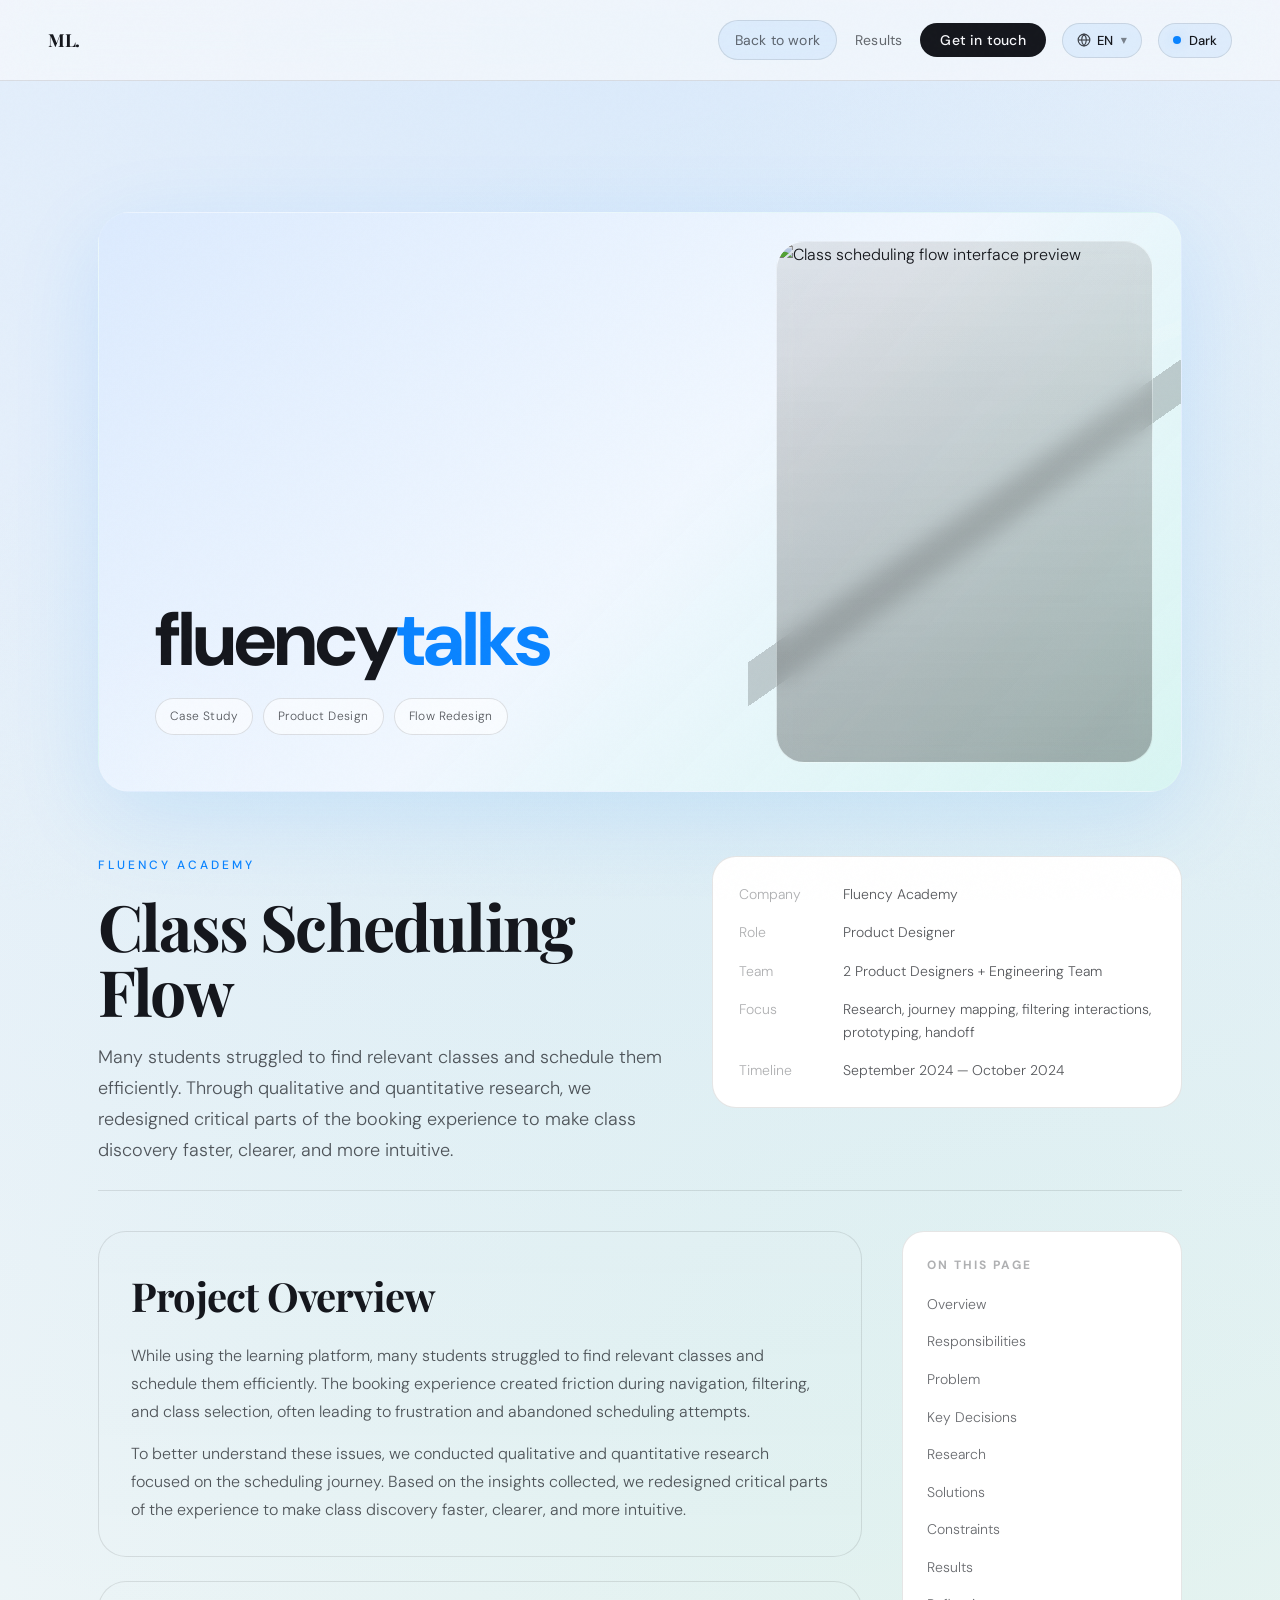
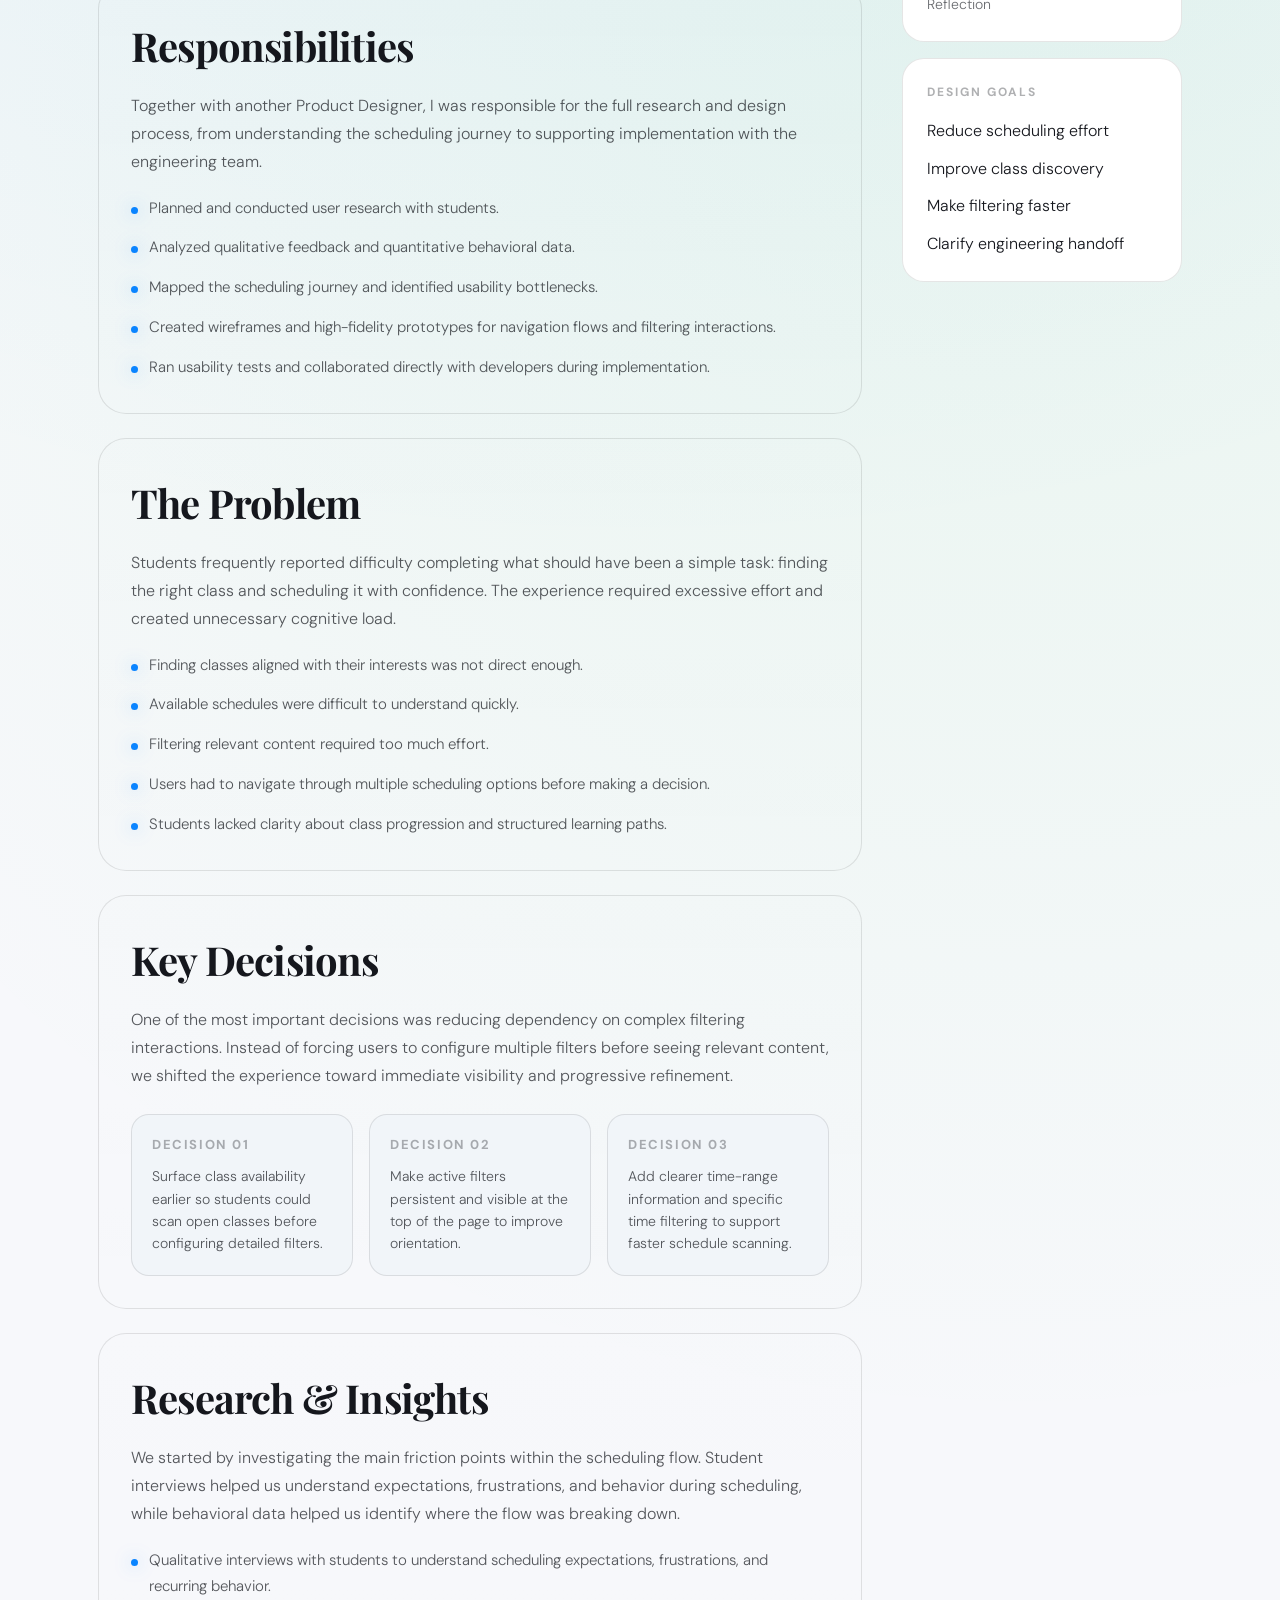
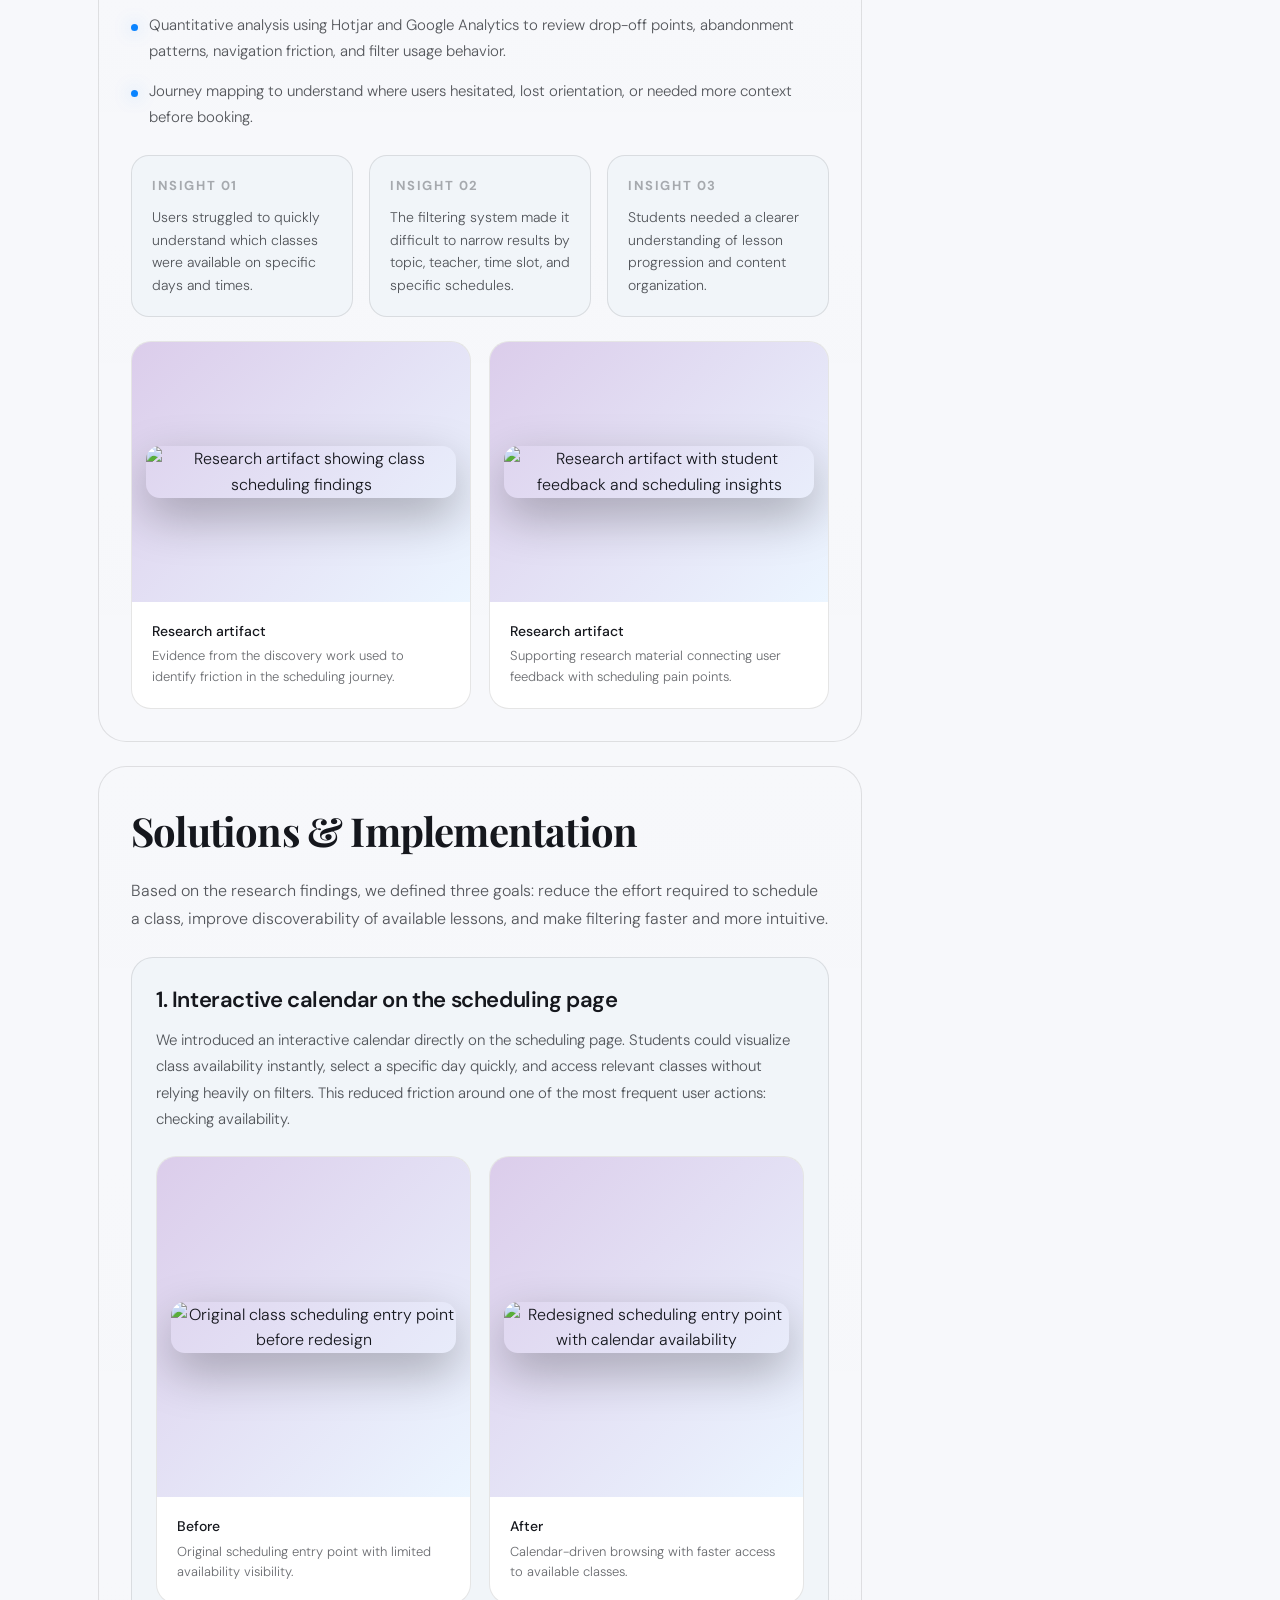
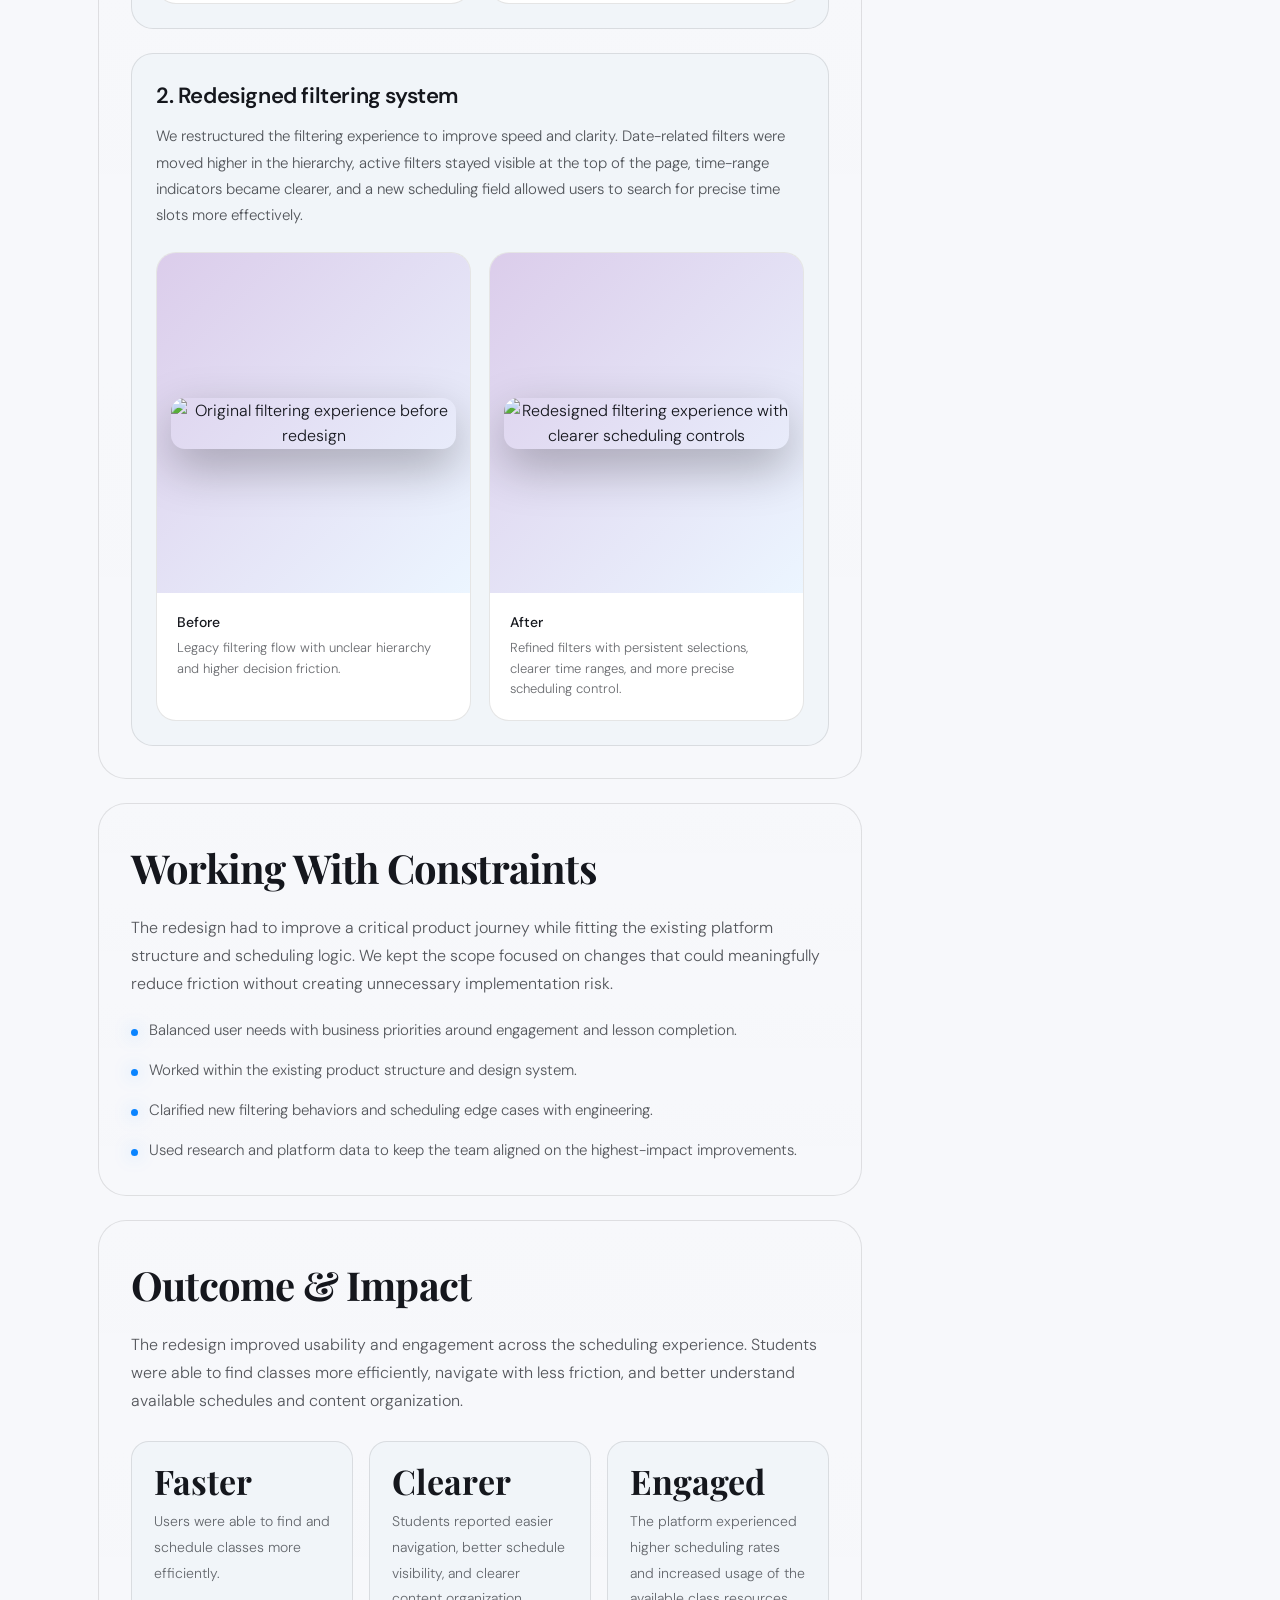
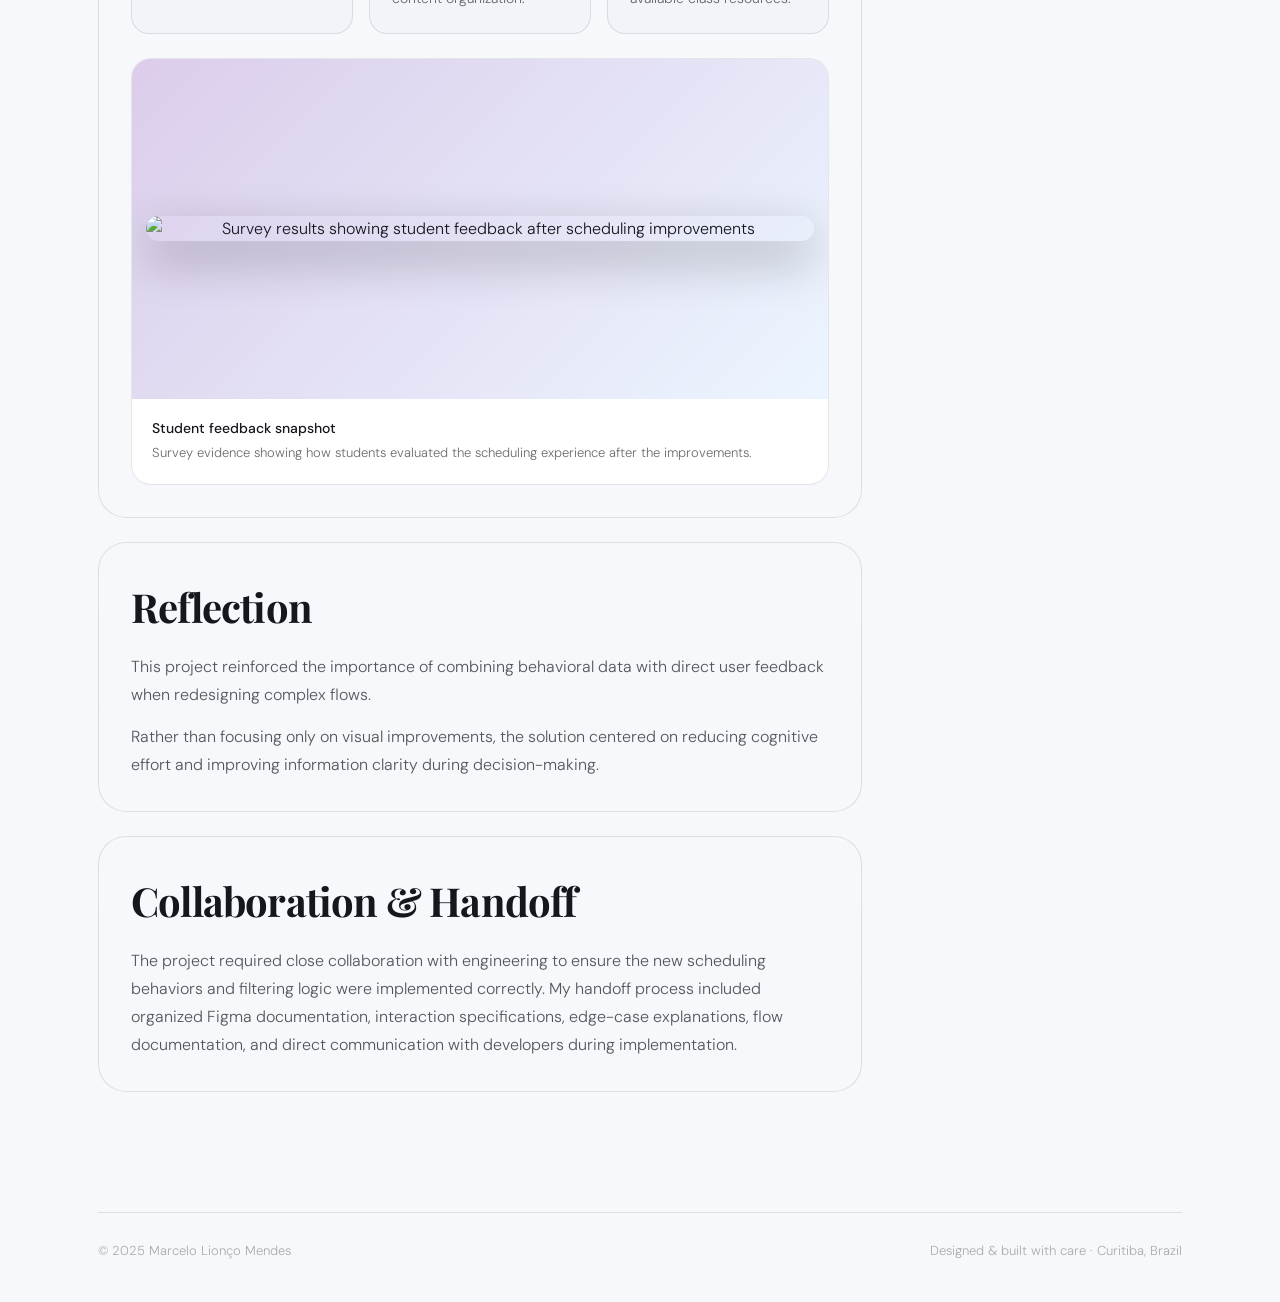
==== lesson-scheduling-flow.html @ 56eb4362 "Add files via upload" ====
<!DOCTYPE html>
<html lang="en">
<head>
  <meta charset="UTF-8" />
  <meta name="viewport" content="width=device-width, initial-scale=1.0" />
  <title>Class Scheduling Flow — Marcelo Lionço Mendes</title>
  <link rel="preconnect" href="https://fonts.googleapis.com" />
  <link rel="preconnect" href="https://fonts.gstatic.com" crossorigin />
  <link
    href="https://fonts.googleapis.com/css2?family=Playfair+Display:ital,wght@0,400;0,700;1,400&family=DM+Sans:ital,opsz,wght@0,9..40,300;0,9..40,400;0,9..40,500;1,9..40,300&display=swap"
    rel="stylesheet"
  />
  <style>
    :root {
      --black: #000000;
      --near-black: #0a0a0a;
      --card-bg: #111111;
      --card-bg-soft: #151515;
      --border: rgba(255,255,255,0.08);
      --white: #ffffff;
      --white-70: rgba(255,255,255,0.72);
      --white-60: rgba(255,255,255,0.6);
      --white-30: rgba(255,255,255,0.3);
      --white-10: rgba(255,255,255,0.07);
      --accent: #0a84ff;
      --accent-glow: rgba(10,132,255,0.22);
      --green: #30d158;
      --purple: #5d1aa3;
      --purple-deep: #240547;
      --nav-bg: rgba(0,0,0,0.72);
      --nav-border-active: rgba(255,255,255,0.12);
      --surface-shadow: rgba(0,0,0,0.62);
      --serif: "Playfair Display", Georgia, serif;
      --sans: "DM Sans", system-ui, sans-serif;
      --max-width: 1180px;
    }

    body[data-theme="light"] {
      --black: #f7f8fb;
      --near-black: #ffffff;
      --card-bg: #ffffff;
      --card-bg-soft: #f1f5f9;
      --border: rgba(2,2,3,0.1);
      --white: #15171d;
      --white-70: rgba(21,23,29,0.72);
      --white-60: rgba(21,23,29,0.64);
      --white-30: rgba(21,23,29,0.34);
      --white-10: rgba(10,132,255,0.08);
      --accent-glow: rgba(10,132,255,0.16);
      --green: #198f3f;
      --purple: #0a84ff;
      --purple-deep: #dbeafe;
      --nav-bg: rgba(247,248,251,0.78);
      --nav-border-active: rgba(10,132,255,0.24);
      --surface-shadow: rgba(21,23,29,0.16);
    }

    *, *::before, *::after {
      box-sizing: border-box;
      margin: 0;
      padding: 0;
    }

    html {
      scroll-behavior: smooth;
    }

    body {
      background:
        radial-gradient(circle at top, rgba(93,26,163,0.18), transparent 28%),
        radial-gradient(circle at 80% 20%, rgba(10,132,255,0.12), transparent 24%),
        var(--black);
      color: var(--white);
      font-family: var(--sans);
      font-weight: 300;
      line-height: 1.6;
      overflow-x: hidden;
      -webkit-font-smoothing: antialiased;
    }

    body[data-theme="light"] {
      background:
        radial-gradient(circle at top, rgba(10,132,255,0.12), transparent 28%),
        radial-gradient(circle at 80% 20%, rgba(48,209,88,0.08), transparent 24%),
        var(--black);
    }

    body::before {
      content: "";
      position: fixed;
      inset: 0;
      background-image: url("data:image/svg+xml,%3Csvg viewBox='0 0 256 256' xmlns='http://www.w3.org/2000/svg'%3E%3Cfilter id='noise'%3E%3CfeTurbulence type='fractalNoise' baseFrequency='0.9' numOctaves='4' stitchTiles='stitch'/%3E%3C/filter%3E%3Crect width='100%25' height='100%25' filter='url(%23noise)' opacity='0.04'/%3E%3C/svg%3E");
      pointer-events: none;
      z-index: 9999;
      opacity: 0.32;
    }

    a {
      color: inherit;
    }

    nav {
      position: fixed;
      top: 0;
      left: 0;
      right: 0;
      z-index: 100;
      display: flex;
      justify-content: space-between;
      align-items: center;
      padding: 20px 48px;
      backdrop-filter: blur(20px) saturate(180%);
      -webkit-backdrop-filter: blur(20px) saturate(180%);
      background: var(--nav-bg);
      border-bottom: 1px solid var(--border);
      transition: all 0.3s ease;
    }

    .nav-logo {
      font-family: var(--serif);
      font-size: 18px;
      font-weight: 700;
      letter-spacing: -0.3px;
      color: var(--white);
      text-decoration: none;
    }

    .nav-links {
      display: flex;
      gap: 18px;
      align-items: center;
      list-style: none;
    }

    .nav-actions {
      display: flex;
      align-items: center;
      gap: 16px;
    }

    .nav-links a {
      color: var(--white-60);
      text-decoration: none;
      font-size: 14px;
      font-weight: 400;
      letter-spacing: 0.2px;
      transition: color 0.2s, border-color 0.2s, background 0.2s;
    }

    .nav-links a:hover {
      color: var(--white);
    }

    .nav-back {
      display: inline-flex;
      align-items: center;
      gap: 8px;
      padding: 8px 16px;
      border-radius: 980px;
      border: 1px solid var(--border);
      background: var(--white-10);
    }

    .nav-cta {
      background: var(--white);
      color: var(--black) !important;
      padding: 8px 20px;
      border-radius: 980px;
      font-weight: 500 !important;
    }

    .theme-toggle {
      appearance: none;
      border: 1px solid var(--border);
      border-radius: 980px;
      background: var(--white-10);
      color: var(--white);
      cursor: pointer;
      display: inline-flex;
      align-items: center;
      gap: 8px;
      font-family: var(--sans);
      font-size: 13px;
      font-weight: 500;
      padding: 8px 14px;
      transition: background 0.2s, border-color 0.2s, transform 0.2s;
    }

    .theme-toggle:hover,
    .theme-toggle:focus-visible {
      border-color: rgba(10,132,255,0.34);
      background: rgba(10,132,255,0.12);
      outline: none;
      transform: translateY(-1px);
    }

    .theme-toggle-icon {
      width: 8px;
      height: 8px;
      border-radius: 50%;
      background: var(--accent);
      box-shadow: 0 0 12px var(--accent-glow);
    }

    .page {
      max-width: var(--max-width);
      margin: 0 auto;
      padding: 0 48px 120px;
    }

    .hero {
      min-height: 88vh;
      display: grid;
      align-items: end;
      padding-top: 112px;
      position: relative;
    }

    .hero-shell {
      position: relative;
      overflow: hidden;
      border-radius: 32px;
      border: 1px solid rgba(255,255,255,0.1);
      background:
        linear-gradient(135deg, rgba(44,7,94,0.95) 0%, rgba(79,22,153,0.96) 52%, rgba(22,184,166,0.92) 100%);
      min-height: 580px;
      display: grid;
      grid-template-columns: 1.2fr 0.8fr;
    }

    body[data-theme="light"] .hero-shell {
      background:
        linear-gradient(135deg, rgba(219,234,254,0.98) 0%, rgba(240,247,255,0.98) 52%, rgba(215,245,241,0.94) 100%);
      box-shadow: 0 24px 90px rgba(10,132,255,0.12);
    }

    body[data-theme="light"] .project-mark span {
      color: var(--accent);
    }

    body[data-theme="light"] .hero-pill {
      border-color: rgba(21,23,29,0.12);
      background: rgba(255,255,255,0.58);
      color: rgba(21,23,29,0.72);
    }

    .hero-shell::before {
      content: "";
      position: absolute;
      inset: auto auto -120px -80px;
      width: 300px;
      height: 300px;
      background: radial-gradient(circle, rgba(255,255,255,0.09) 0%, transparent 70%);
      pointer-events: none;
    }

    .hero-copy {
      padding: 56px;
      display: flex;
      flex-direction: column;
      justify-content: flex-end;
      gap: 22px;
      position: relative;
      z-index: 2;
    }

    .project-mark {
      font-size: clamp(42px, 6vw, 76px);
      font-weight: 700;
      letter-spacing: -2px;
      line-height: 0.95;
    }

    .project-mark span {
      color: #a68bff;
    }

    .hero-meta {
      display: flex;
      flex-wrap: wrap;
      gap: 10px;
    }

    .hero-pill {
      display: inline-flex;
      align-items: center;
      gap: 8px;
      border-radius: 980px;
      border: 1px solid rgba(255,255,255,0.12);
      background: rgba(0,0,0,0.18);
      padding: 8px 14px;
      font-size: 12px;
      color: rgba(255,255,255,0.78);
      letter-spacing: 0.4px;
    }

    .hero-right {
      position: relative;
      min-height: 100%;
      padding: 28px;
      display: flex;
      align-items: stretch;
      justify-content: flex-end;
    }

    .hero-cutout {
      position: absolute;
      inset: 0;
      background:
        linear-gradient(160deg, transparent 0 36%, rgba(255,255,255,0.08) 36% 38%, transparent 38%),
        linear-gradient(325deg, transparent 0 44%, rgba(0,0,0,0.18) 44% 49%, transparent 49%);
      pointer-events: none;
    }

    .hero-image-card {
      width: min(420px, 100%);
      height: 100%;
      border-radius: 28px;
      border: 1px solid rgba(255,255,255,0.12);
      background:
        linear-gradient(180deg, rgba(255,255,255,0.12), rgba(255,255,255,0.05)),
        linear-gradient(130deg, rgba(255,255,255,0.1), rgba(0,0,0,0.08));
      min-height: 420px;
      backdrop-filter: blur(10px);
      overflow: hidden;
      position: relative;
    }

    .hero-image-card img {
      width: 100%;
      height: 100%;
      min-height: 420px;
      object-fit: cover;
      object-position: center top;
      display: block;
    }

    .hero-image-card::after {
      content: "";
      position: absolute;
      inset: 0;
      background: linear-gradient(180deg, rgba(0,0,0,0.08), rgba(0,0,0,0.24));
      pointer-events: none;
    }

    .image-expand {
      appearance: none;
      border: 0;
      padding: 0;
      margin: 0;
      width: 100%;
      background: transparent;
      color: inherit;
      cursor: zoom-in;
      display: block;
      font: inherit;
      position: relative;
    }

    .image-expand::after {
      content: "Open larger";
      position: absolute;
      right: 14px;
      bottom: 14px;
      z-index: 3;
      border-radius: 980px;
      border: 1px solid rgba(255,255,255,0.14);
      background: rgba(0,0,0,0.62);
      color: rgba(255,255,255,0.82);
      padding: 7px 12px;
      font-size: 11px;
      font-weight: 500;
      letter-spacing: 0.6px;
      text-transform: uppercase;
      opacity: 0;
      transform: translateY(4px);
      transition: opacity 0.2s, transform 0.2s;
      pointer-events: none;
    }

    .image-expand:hover::after,
    .image-expand:focus-visible::after {
      opacity: 1;
      transform: translateY(0);
    }

    .image-expand:focus-visible {
      outline: 2px solid var(--accent);
      outline-offset: 4px;
      border-radius: 18px;
    }

    .content-head {
      display: grid;
      grid-template-columns: minmax(0, 1.1fr) minmax(280px, 0.9fr);
      gap: 40px;
      padding: 64px 0 24px;
      border-bottom: 1px solid var(--border);
    }

    .eyebrow {
      font-size: 12px;
      font-weight: 500;
      letter-spacing: 3px;
      text-transform: uppercase;
      color: var(--accent);
      margin-bottom: 18px;
    }

    .content-head h1 {
      font-family: var(--serif);
      font-size: clamp(40px, 5vw, 68px);
      font-weight: 700;
      line-height: 1.02;
      letter-spacing: -1.8px;
      margin-bottom: 18px;
    }

    .lede {
      max-width: 720px;
      font-size: 18px;
      color: var(--white-70);
      line-height: 1.72;
    }

    .meta-card {
      display: grid;
      gap: 16px;
      align-self: start;
      border-radius: 24px;
      border: 1px solid var(--border);
      background: var(--card-bg);
      padding: 26px;
    }

    .meta-row {
      display: grid;
      grid-template-columns: 90px 1fr;
      gap: 14px;
      font-size: 14px;
    }

    .meta-row dt {
      color: var(--white-30);
    }

    .meta-row dd {
      color: var(--white-70);
    }

    .content-grid {
      display: grid;
      grid-template-columns: minmax(0, 1fr) 280px;
      gap: 40px;
      padding-top: 40px;
    }

    .article {
      display: grid;
      gap: 24px;
    }

    .story-section {
      border-radius: 28px;
      border: 1px solid var(--border);
      background: linear-gradient(180deg, rgba(255,255,255,0.03), rgba(255,255,255,0.015));
      padding: 32px;
    }

    .story-section h2 {
      font-family: var(--serif);
      font-size: clamp(28px, 3.6vw, 40px);
      font-weight: 700;
      letter-spacing: -0.8px;
      margin-bottom: 14px;
    }

    .story-section p {
      color: var(--white-70);
      font-size: 16px;
      line-height: 1.75;
    }

    .story-section + .story-section {
      margin-top: 0;
    }

    .bullet-list {
      list-style: none;
      display: grid;
      gap: 14px;
      margin-top: 20px;
    }

    .bullet-list li {
      position: relative;
      padding-left: 18px;
      color: var(--white-70);
      font-size: 15px;
      line-height: 1.72;
    }

    .bullet-list li::before {
      content: "";
      position: absolute;
      left: 0;
      top: 11px;
      width: 7px;
      height: 7px;
      border-radius: 50%;
      background: var(--accent);
      box-shadow: 0 0 18px rgba(10,132,255,0.4);
    }

    .insight-strip {
      display: grid;
      grid-template-columns: repeat(3, 1fr);
      gap: 16px;
      margin-top: 24px;
    }

    .insight-card {
      border-radius: 18px;
      border: 1px solid var(--border);
      background: var(--card-bg-soft);
      padding: 20px;
    }

    .insight-card h3 {
      font-size: 13px;
      letter-spacing: 1.6px;
      text-transform: uppercase;
      color: var(--white-30);
      margin-bottom: 10px;
    }

    .insight-card p {
      font-size: 14px;
      color: var(--white-70);
      line-height: 1.6;
    }

    .image-grid {
      display: grid;
      grid-template-columns: repeat(2, 1fr);
      gap: 18px;
      margin-top: 24px;
    }

    .image-grid.single {
      grid-template-columns: 1fr;
    }

    .figure-card {
      border-radius: 20px;
      overflow: hidden;
      border: 1px solid var(--border);
      background: var(--card-bg);
    }

    .figure-media {
      min-height: 260px;
      padding: 14px;
      display: flex;
      align-items: center;
      justify-content: center;
      background:
        linear-gradient(135deg, rgba(93,26,163,0.22), rgba(10,132,255,0.08)),
        linear-gradient(180deg, rgba(255,255,255,0.03), rgba(255,255,255,0.01));
    }

    .figure-media.tall {
      min-height: 340px;
    }

    .figure-media img {
      width: 100%;
      height: auto;
      max-height: 720px;
      object-fit: contain;
      display: block;
      border-radius: 14px;
      box-shadow: 0 18px 48px rgba(0,0,0,0.28);
    }

    .figure-media.tall img {
      max-height: 620px;
    }

    .image-grid.single .figure-media img {
      max-height: 920px;
    }

    .figure-caption {
      padding: 18px 20px 20px;
      display: grid;
      gap: 4px;
    }

    .figure-caption strong {
      font-size: 14px;
      font-weight: 500;
      color: var(--white);
    }

    .figure-caption span {
      font-size: 13px;
      color: var(--white-60);
    }

    .image-viewer {
      --viewer-text: #ffffff;
      --viewer-text-muted: rgba(255,255,255,0.76);
      --viewer-text-subtle: rgba(255,255,255,0.52);
      --viewer-glass: linear-gradient(135deg, rgba(255,255,255,0.22), rgba(255,255,255,0.08));
      --viewer-glass-strong: linear-gradient(135deg, rgba(255,255,255,0.3), rgba(255,255,255,0.12));
      --viewer-glass-border: rgba(255,255,255,0.32);
      --viewer-glass-shadow: 0 16px 44px rgba(0,0,0,0.36), inset 0 1px 0 rgba(255,255,255,0.34), inset 0 -1px 0 rgba(255,255,255,0.08);
      position: fixed;
      inset: 0;
      z-index: 1000;
      display: none;
      align-items: center;
      justify-content: center;
      padding: 28px;
      background:
        radial-gradient(circle at 24% 18%, rgba(10,132,255,0.18), transparent 34%),
        rgba(2,3,8,0.82);
      backdrop-filter: blur(22px) saturate(160%);
      -webkit-backdrop-filter: blur(22px) saturate(160%);
      color: var(--viewer-text);
    }

    .image-viewer.is-open {
      display: flex;
    }

    .image-viewer-panel {
      width: min(1280px, 100%);
      max-height: calc(100vh - 56px);
      display: grid;
      gap: 14px;
    }

    .image-viewer-stage {
      align-items: center;
      display: grid;
      gap: 16px;
      grid-template-columns: 48px minmax(0, 1fr) 48px;
    }

    .image-viewer-frame {
      border-radius: 22px;
      border: 1px solid rgba(255,255,255,0.2);
      background: rgba(0,0,0,0.64);
      max-height: calc(100vh - 150px);
      overflow: auto;
      box-shadow: 0 28px 96px rgba(0,0,0,0.58), inset 0 1px 0 rgba(255,255,255,0.08);
      position: relative;
    }

    .image-viewer img {
      width: auto;
      max-width: 100%;
      max-height: calc(100vh - 150px);
      margin: 0 auto;
      cursor: zoom-in;
      display: block;
      user-select: none;
      -webkit-user-drag: none;
    }

    .image-viewer-frame.is-zoomed img {
      max-width: none;
      max-height: none;
      cursor: grab;
      touch-action: none;
    }

    .image-viewer-frame.is-zoomed.is-dragging img {
      cursor: grabbing;
    }

    .image-viewer-meta {
      display: flex;
      justify-content: space-between;
      gap: 16px;
      align-items: center;
    }

    .image-viewer-caption {
      color: var(--viewer-text-muted);
      font-size: 14px;
      line-height: 1.5;
    }

    .image-viewer-count {
      display: block;
      color: var(--viewer-text-subtle);
      font-size: 12px;
      font-weight: 500;
      letter-spacing: 0.5px;
      margin-top: 4px;
      text-transform: uppercase;
    }

    .image-viewer-actions {
      align-items: center;
      display: flex;
      flex: 0 0 auto;
      gap: 12px;
    }

    .image-viewer-zoom {
      align-items: center;
      border: 1px solid var(--viewer-glass-border);
      border-radius: 980px;
      background: var(--viewer-glass);
      backdrop-filter: blur(18px) saturate(180%);
      -webkit-backdrop-filter: blur(18px) saturate(180%);
      box-shadow: var(--viewer-glass-shadow);
      color: var(--viewer-text);
      display: flex;
      gap: 10px;
      padding: 8px 12px;
    }

    .image-viewer-zoom-label {
      color: var(--viewer-text);
      font-size: 12px;
      font-weight: 500;
      white-space: nowrap;
    }

    .image-viewer-zoom-button {
      appearance: none;
      align-items: center;
      background: rgba(255,255,255,0.2);
      border: 1px solid rgba(255,255,255,0.34);
      border-radius: 50%;
      color: var(--viewer-text);
      cursor: pointer;
      display: inline-flex;
      font: inherit;
      font-size: 16px;
      height: 28px;
      justify-content: center;
      line-height: 1;
      padding: 0;
      text-shadow: 0 1px 1px rgba(0,0,0,0.32);
      transition: background 0.2s, border-color 0.2s, box-shadow 0.2s, transform 0.2s;
      width: 28px;
    }

    .image-viewer-zoom-button:hover,
    .image-viewer-zoom-button:focus-visible {
      background: linear-gradient(135deg, rgba(10,132,255,0.96), rgba(90,170,255,0.78));
      border-color: rgba(255,255,255,0.62);
      box-shadow: 0 8px 24px rgba(10,132,255,0.32), inset 0 1px 0 rgba(255,255,255,0.36);
      outline: none;
    }

    .image-viewer-zoom-button:active {
      transform: scale(0.95);
    }

    .image-viewer-zoom input {
      appearance: none;
      background: transparent;
      accent-color: var(--accent);
      cursor: pointer;
      width: 132px;
    }

    .image-viewer-zoom input:focus-visible {
      outline: 2px solid rgba(132,197,255,0.9);
      outline-offset: 4px;
      border-radius: 999px;
    }

    .image-viewer-zoom input::-webkit-slider-runnable-track {
      height: 6px;
      border-radius: 999px;
      background: rgba(255,255,255,0.36);
      box-shadow: inset 0 1px 2px rgba(0,0,0,0.26);
    }

    .image-viewer-zoom input::-webkit-slider-thumb {
      appearance: none;
      width: 18px;
      height: 18px;
      margin-top: -6px;
      border-radius: 50%;
      border: 1px solid rgba(255,255,255,0.72);
      background: linear-gradient(135deg, #ffffff, rgba(210,232,255,0.92));
      box-shadow: 0 6px 18px rgba(0,0,0,0.34), inset 0 1px 0 rgba(255,255,255,0.95);
    }

    .image-viewer-zoom input::-moz-range-track {
      height: 6px;
      border-radius: 999px;
      background: rgba(255,255,255,0.36);
      box-shadow: inset 0 1px 2px rgba(0,0,0,0.26);
    }

    .image-viewer-zoom input::-moz-range-thumb {
      width: 18px;
      height: 18px;
      border-radius: 50%;
      border: 1px solid rgba(255,255,255,0.72);
      background: linear-gradient(135deg, #ffffff, rgba(210,232,255,0.92));
      box-shadow: 0 6px 18px rgba(0,0,0,0.34), inset 0 1px 0 rgba(255,255,255,0.95);
    }

    .image-viewer-nav {
      appearance: none;
      border: 1px solid var(--viewer-glass-border);
      border-radius: 50%;
      background: var(--viewer-glass);
      backdrop-filter: blur(18px) saturate(180%);
      -webkit-backdrop-filter: blur(18px) saturate(180%);
      box-shadow: var(--viewer-glass-shadow);
      color: var(--viewer-text);
      cursor: pointer;
      display: grid;
      place-items: center;
      font: inherit;
      font-size: 24px;
      height: 48px;
      line-height: 1;
      text-shadow: 0 1px 1px rgba(0,0,0,0.34);
      transition: background 0.2s, border-color 0.2s, box-shadow 0.2s, transform 0.2s;
      width: 48px;
      z-index: 2;
    }

    .image-viewer-nav:hover,
    .image-viewer-nav:focus-visible {
      background: linear-gradient(135deg, rgba(10,132,255,0.96), rgba(90,170,255,0.76));
      border-color: rgba(255,255,255,0.62);
      box-shadow: 0 14px 34px rgba(10,132,255,0.34), inset 0 1px 0 rgba(255,255,255,0.4);
      outline: none;
    }

    .image-viewer-nav:active {
      transform: scale(0.96);
    }

    .image-viewer-close {
      appearance: none;
      border: 1px solid var(--viewer-glass-border);
      border-radius: 980px;
      background: var(--viewer-glass);
      backdrop-filter: blur(18px) saturate(180%);
      -webkit-backdrop-filter: blur(18px) saturate(180%);
      box-shadow: var(--viewer-glass-shadow);
      color: var(--viewer-text);
      cursor: pointer;
      flex: 0 0 auto;
      font: inherit;
      font-size: 13px;
      font-weight: 500;
      padding: 10px 16px;
      transition: background 0.2s, border-color 0.2s, box-shadow 0.2s;
    }

    .image-viewer-close:hover,
    .image-viewer-close:focus-visible {
      background: var(--viewer-glass-strong);
      border-color: rgba(255,255,255,0.58);
      box-shadow: 0 12px 30px rgba(0,0,0,0.38), inset 0 1px 0 rgba(255,255,255,0.42);
      outline: none;
    }

    @media (max-width: 720px) {
      .image-viewer {
        padding: 16px;
      }

      .image-viewer-panel {
        max-height: calc(100vh - 32px);
      }

      .image-viewer-stage {
        gap: 10px;
        grid-template-columns: 42px minmax(0, 1fr) 42px;
      }

      .image-viewer img {
        max-height: calc(100vh - 170px);
      }

      .image-viewer-frame {
        max-height: calc(100vh - 170px);
      }

      .image-viewer-frame.is-zoomed img {
        max-height: none;
      }

      .image-viewer-meta {
        align-items: flex-start;
        flex-direction: column;
      }

      .image-viewer-actions,
      .image-viewer-zoom {
        width: 100%;
      }

      .image-viewer-actions {
        align-items: stretch;
        flex-direction: column;
      }

      .image-viewer-zoom {
        justify-content: space-between;
      }

      .image-viewer-close {
        width: 100%;
      }

      .image-viewer-zoom input {
        flex: 1;
        width: auto;
      }

      .image-viewer-nav {
        width: 42px;
        height: 42px;
        font-size: 22px;
      }
    }

    .solution-card {
      margin-top: 24px;
      border-radius: 22px;
      border: 1px solid var(--border);
      background: var(--card-bg-soft);
      padding: 24px;
    }

    .solution-card h3 {
      font-size: 22px;
      font-weight: 600;
      letter-spacing: -0.4px;
      margin-bottom: 10px;
    }

    .solution-card p {
      font-size: 15px;
    }

    .results-grid {
      display: grid;
      grid-template-columns: repeat(3, 1fr);
      gap: 16px;
      margin-top: 26px;
    }

    .result-stat {
      border-radius: 18px;
      border: 1px solid var(--border);
      background: var(--card-bg-soft);
      padding: 22px;
    }

    .result-stat strong {
      display: block;
      font-family: var(--serif);
      font-size: 34px;
      line-height: 1;
      margin-bottom: 10px;
    }

    .result-stat span {
      color: var(--white-60);
      font-size: 14px;
      line-height: 1.5;
    }

    .aside {
      position: sticky;
      top: 104px;
      align-self: start;
      display: grid;
      gap: 16px;
    }

    .aside-card {
      border-radius: 22px;
      border: 1px solid var(--border);
      background: var(--card-bg);
      padding: 24px;
    }

    .aside-card h3 {
      font-size: 12px;
      letter-spacing: 2px;
      text-transform: uppercase;
      color: var(--white-30);
      margin-bottom: 16px;
    }

    .toc {
      list-style: none;
      display: grid;
      gap: 12px;
    }

    .toc a {
      text-decoration: none;
      color: var(--white-60);
      font-size: 14px;
      transition: color 0.2s;
    }

    .toc a:hover {
      color: var(--white);
    }

    .footer {
      max-width: var(--max-width);
      margin: 0 auto;
      padding: 0 48px 40px;
    }

    .footer-shell {
      border-top: 1px solid var(--border);
      padding-top: 28px;
      display: flex;
      justify-content: space-between;
      gap: 16px;
      color: var(--white-30);
      font-size: 13px;
    }

    .reveal {
      opacity: 0;
      transform: translateY(28px);
      transition:
        opacity 0.8s cubic-bezier(0.16,1,0.3,1),
        transform 0.8s cubic-bezier(0.16,1,0.3,1);
    }

    .reveal.visible {
      opacity: 1;
      transform: translateY(0);
    }

    .reveal-delay-1 { transition-delay: 0.1s; }
    .reveal-delay-2 { transition-delay: 0.2s; }

    @media (max-width: 980px) {
      nav {
        padding: 16px 24px;
      }

      .page,
      .footer {
        padding-left: 24px;
        padding-right: 24px;
      }

      .hero {
        min-height: auto;
        padding-top: 96px;
      }

      .hero-shell,
      .content-head,
      .content-grid {
        grid-template-columns: 1fr;
      }

      .aside {
        position: static;
      }

      .hero-right {
        min-height: 360px;
      }

      .insight-strip,
      .results-grid {
        grid-template-columns: 1fr;
      }
    }

    @media (max-width: 720px) {
      .nav-links {
        display: none;
      }

      .hero-copy,
      .story-section {
        padding: 24px;
      }

      .image-grid {
        grid-template-columns: 1fr;
      }

      .meta-row {
        grid-template-columns: 1fr;
        gap: 4px;
      }

      .footer-shell {
        flex-direction: column;
      }
    }

    .lang-selector {
      position: relative;
      display: inline-block;
    }

    .lang-toggle-btn {
      appearance: none;
      border: 1px solid var(--border);
      border-radius: 980px;
      background: var(--white-10);
      color: var(--white);
      cursor: pointer;
      display: inline-flex;
      align-items: center;
      gap: 6px;
      font-family: var(--sans);
      font-size: 13px;
      font-weight: 500;
      padding: 8px 14px;
      transition: background 0.2s, border-color 0.2s, transform 0.2s;
    }

    .lang-toggle-btn:hover,
    .lang-toggle-btn:focus-visible {
      border-color: rgba(10,132,255,0.34);
      background: rgba(10,132,255,0.12);
      outline: none;
      transform: translateY(-1px);
    }

    .lang-toggle-btn .globe-icon {
      opacity: 0.8;
    }

    .lang-toggle-btn .chevron {
      font-size: 8px;
      opacity: 0.5;
      transition: transform 0.2s ease;
      margin-left: 2px;
    }

    .lang-selector.active .lang-toggle-btn .chevron {
      transform: rotate(180deg);
    }

    .lang-dropdown {
      position: absolute;
      top: calc(100% + 8px);
      right: 0;
      background: var(--card-bg);
      border: 1px solid var(--border);
      border-radius: 16px;
      padding: 6px;
      list-style: none;
      display: none;
      flex-direction: column;
      gap: 2px;
      min-width: 140px;
      box-shadow: 0 12px 36px var(--surface-shadow);
      z-index: 1000;
      backdrop-filter: blur(20px) saturate(180%);
      -webkit-backdrop-filter: blur(20px) saturate(180%);
    }

    body:not([data-theme="light"]) .lang-dropdown {
      background: rgba(17, 17, 17, 0.82);
    }

    body[data-theme="light"] .lang-dropdown {
      background: rgba(255, 255, 255, 0.92);
    }

    .lang-selector.active .lang-dropdown {
      display: flex;
    }

    .lang-dropdown li {
      width: 100%;
    }

    .lang-dropdown button {
      appearance: none;
      background: transparent;
      border: 0;
      border-radius: 10px;
      color: var(--white-60);
      cursor: pointer;
      display: block;
      font-family: var(--sans);
      font-size: 13px;
      font-weight: 400;
      padding: 8px 12px;
      text-align: left;
      width: 100%;
      transition: background 0.15s, color 0.15s;
    }

    .lang-dropdown button:hover,
    .lang-dropdown button:focus-visible {
      background: var(--white-10);
      color: var(--white);
      outline: none;
    }

    .lang-dropdown li[aria-selected="true"] button {
      color: var(--accent);
      font-weight: 500;
      background: var(--accent-glow);
    }
  </style>
  <script src="translations.js"></script>
  <script>
    document.documentElement.style.visibility = 'hidden';
    (function() {
      const savedLang = localStorage.getItem("portfolio-lang");
      let lang = "en";
      if (savedLang) {
        lang = savedLang;
      } else {
        const browserLang = navigator.language || navigator.userLanguage || "en";
        const normalized = browserLang.toLowerCase();
        if (normalized.startsWith("pt")) lang = "pt-br";
        else if (normalized.startsWith("es")) lang = "es";
      }
      document.documentElement.lang = lang === "pt-br" ? "pt-BR" : lang;
    })();
  </script>
</head>
<body data-theme="light">
  <nav>
    <a href="index.html" class="nav-logo" aria-label="Back to portfolio home" data-i18n="nav_logo">ML.</a>
    <div class="nav-actions">
      <ul class="nav-links">
        <li><a href="index.html#work" class="nav-back" data-i18n="cs_back_to_work">Back to work</a></li>
        <li><a href="#results" data-i18n="cs_results">Results</a></li>
        <li><a href="#contact" class="nav-cta" data-i18n="nav_contact">Get in touch</a></li>
      </ul>
      <div class="lang-selector">
        <button class="lang-toggle-btn" type="button" aria-haspopup="listbox" aria-expanded="false" aria-label="Select language">
          <svg class="globe-icon" width="14" height="14" viewBox="0 0 24 24" fill="none" stroke="currentColor" stroke-width="2" aria-hidden="true">
            <circle cx="12" cy="12" r="10" />
            <line x1="2" y1="12" x2="22" y2="12" />
            <path d="M12 2a15.3 15.3 0 0 1 4 10 15.3 15.3 0 0 1-4 10 15.3 15.3 0 0 1-4-10 15.3 15.3 0 0 1 4-10z" />
          </svg>
          <span class="current-lang">EN</span>
          <span class="chevron" aria-hidden="true">▼</span>
        </button>
        <ul class="lang-dropdown" role="listbox" aria-label="Languages">
          <li role="option" data-value="en" aria-selected="true"><button type="button" data-lang="en">English</button></li>
          <li role="option" data-value="pt-br" aria-selected="false"><button type="button" data-lang="pt-br">Português</button></li>
          <li role="option" data-value="es" aria-selected="false"><button type="button" data-lang="es">Español</button></li>
        </ul>
      </div>
      <button class="theme-toggle" type="button" aria-label="Switch to dark theme" aria-pressed="true">
        <span class="theme-toggle-icon" aria-hidden="true"></span>
        <span class="theme-toggle-text" data-i18n="theme_dark">Dark</span>
      </button>
    </div>
  </nav>

  <main class="page">
    <section class="hero">
      <div class="hero-shell reveal">
        <div class="hero-copy">
          <div class="project-mark">fluency<span>talks</span></div>
          <div class="hero-meta">
            <span class="hero-pill" data-i18n="cs_case_study">Case Study</span>
            <span class="hero-pill" data-i18n="cs_product_design">Product Design</span>
            <span class="hero-pill" data-i18n="cs_flow_redesign">Flow Redesign</span>
          </div>
        </div>

        <div class="hero-right">
          <div class="hero-cutout" aria-hidden="true"></div>
          <div class="hero-image-card">
            <img src="assets/hero-image.png" alt="Class scheduling flow interface preview" />
          </div>
        </div>
      </div>
    </section>

    <section class="content-head">
      <div class="reveal reveal-delay-1">
        <p class="eyebrow" data-i18n="cs_eyebrow">Fluency Academy</p>
        <h1 data-i18n="cs_title">Class Scheduling Flow</h1>
        <p class="lede" data-i18n="cs_lede">
          Many students struggled to find relevant classes and schedule them efficiently. Through qualitative and quantitative research, we redesigned critical parts of the booking experience to make class discovery faster, clearer, and more intuitive.
        </p>
      </div>

      <dl class="meta-card reveal reveal-delay-2">
        <div class="meta-row">
          <dt data-i18n="cs_meta_company">Company</dt>
          <dd data-i18n="cs_eyebrow">Fluency Academy</dd>
        </div>
        <div class="meta-row">
          <dt data-i18n="cs_meta_role">Role</dt>
          <dd data-i18n="cs_meta_role_val">Product Designer</dd>
        </div>
        <div class="meta-row">
          <dt data-i18n="cs_meta_team">Team</dt>
          <dd data-i18n="cs_meta_team_val">2 Product Designers + Engineering Team</dd>
        </div>
        <div class="meta-row">
          <dt data-i18n="cs_meta_focus">Focus</dt>
          <dd data-i18n="cs_meta_focus_val">Research, journey mapping, filtering interactions, prototyping, handoff</dd>
        </div>
        <div class="meta-row">
          <dt data-i18n="cs_meta_timeline">Timeline</dt>
          <dd data-i18n="cs_meta_timeline_val">September 2024 — October 2024</dd>
        </div>
      </dl>
    </section>

    <div class="content-grid">
      <article class="article">
        <section class="story-section reveal" id="overview">
          <h2 data-i18n="cs_overview_title">Project Overview</h2>
          <p data-i18n="cs_overview_p1">
            While using the learning platform, many students struggled to find relevant classes and schedule them efficiently. The booking experience created friction during navigation, filtering, and class selection, often leading to frustration and abandoned scheduling attempts.
          </p>
          <p style="margin-top: 14px;" data-i18n="cs_overview_p2">
            To better understand these issues, we conducted qualitative and quantitative research focused on the scheduling journey. Based on the insights collected, we redesigned critical parts of the experience to make class discovery faster, clearer, and more intuitive.
          </p>
        </section>

        <section class="story-section reveal" id="responsibilities">
          <h2 data-i18n="cs_responsibilities_title">Responsibilities</h2>
          <p data-i18n="cs_responsibilities_p1">
            Together with another Product Designer, I was responsible for the full research and design process, from understanding the scheduling journey to supporting implementation with the engineering team.
          </p>
          <ul class="bullet-list">
            <li data-i18n="cs_resp_bullet1">Planned and conducted user research with students.</li>
            <li data-i18n="cs_resp_bullet2">Analyzed qualitative feedback and quantitative behavioral data.</li>
            <li data-i18n="cs_resp_bullet3">Mapped the scheduling journey and identified usability bottlenecks.</li>
            <li data-i18n="cs_resp_bullet4">Created wireframes and high-fidelity prototypes for navigation flows and filtering interactions.</li>
            <li data-i18n="cs_resp_bullet5">Ran usability tests and collaborated directly with developers during implementation.</li>
          </ul>
        </section>

        <section class="story-section reveal" id="challenge">
          <h2 data-i18n="cs_problem_title">The Problem</h2>
          <p data-i18n="cs_problem_p1">
            Students frequently reported difficulty completing what should have been a simple task: finding the right class and scheduling it with confidence. The experience required excessive effort and created unnecessary cognitive load.
          </p>
          <ul class="bullet-list">
            <li data-i18n="cs_prob_bullet1">Finding classes aligned with their interests was not direct enough.</li>
            <li data-i18n="cs_prob_bullet2">Available schedules were difficult to understand quickly.</li>
            <li data-i18n="cs_prob_bullet3">Filtering relevant content required too much effort.</li>
            <li data-i18n="cs_prob_bullet4">Users had to navigate through multiple scheduling options before making a decision.</li>
            <li data-i18n="cs_prob_bullet5">Students lacked clarity about class progression and structured learning paths.</li>
          </ul>
        </section>

        <section class="story-section reveal" id="decisions">
          <h2 data-i18n="cs_decisions_title">Key Decisions</h2>
          <p data-i18n="cs_decisions_p1">
            One of the most important decisions was reducing dependency on complex filtering interactions. Instead of forcing users to configure multiple filters before seeing relevant content, we shifted the experience toward immediate visibility and progressive refinement.
          </p>
          <div class="insight-strip">
            <div class="insight-card">
              <h3 data-i18n="cs_dec_card1_title">Decision 01</h3>
              <p data-i18n="cs_dec_card1_p">Surface class availability earlier so students could scan open classes before configuring detailed filters.</p>
            </div>
            <div class="insight-card">
              <h3 data-i18n="cs_dec_card2_title">Decision 02</h3>
              <p data-i18n="cs_dec_card2_p">Make active filters persistent and visible at the top of the page to improve orientation.</p>
            </div>
            <div class="insight-card">
              <h3 data-i18n="cs_dec_card3_title">Decision 03</h3>
              <p data-i18n="cs_dec_card3_p">Add clearer time-range information and specific time filtering to support faster schedule scanning.</p>
            </div>
          </div>
        </section>

        <section class="story-section reveal" id="research">
          <h2 data-i18n="cs_research_title">Research &amp; Insights</h2>
          <p data-i18n="cs_research_p1">
            We started by investigating the main friction points within the scheduling flow. Student interviews helped us understand expectations, frustrations, and behavior during scheduling, while behavioral data helped us identify where the flow was breaking down.
          </p>
          <ul class="bullet-list">
            <li data-i18n="cs_research_bullet1">Qualitative interviews with students to understand scheduling expectations, frustrations, and recurring behavior.</li>
            <li data-i18n="cs_research_bullet2">Quantitative analysis using Hotjar and Google Analytics to review drop-off points, abandonment patterns, navigation friction, and filter usage behavior.</li>
            <li data-i18n="cs_research_bullet3">Journey mapping to understand where users hesitated, lost orientation, or needed more context before booking.</li>
          </ul>

          <div class="insight-strip">
            <div class="insight-card">
              <h3 data-i18n="cs_insight_card1_title">Insight 01</h3>
              <p data-i18n="cs_insight_card1_p">Users struggled to quickly understand which classes were available on specific days and times.</p>
            </div>
            <div class="insight-card">
              <h3 data-i18n="cs_insight_card2_title">Insight 02</h3>
              <p data-i18n="cs_insight_card2_p">The filtering system made it difficult to narrow results by topic, teacher, time slot, and specific schedules.</p>
            </div>
            <div class="insight-card">
              <h3 data-i18n="cs_insight_card3_title">Insight 03</h3>
              <p data-i18n="cs_insight_card3_p">Students needed a clearer understanding of lesson progression and content organization.</p>
            </div>
          </div>

          <div class="image-grid">
            <figure class="figure-card">
              <div class="figure-media">
                <button class="image-expand" type="button" data-full="assets/research-artifact-1.png" data-caption="Evidence from the discovery work used to identify friction in the scheduling journey." data-i18n-caption="cs_artifact_caption1" data-i18n-aria-label="cs_viewer_open_larger" aria-label="Open research artifact larger">
                  <img src="assets/research-artifact-1.png" alt="Research artifact showing class scheduling findings" loading="lazy" />
                </button>
              </div>
              <figcaption class="figure-caption">
                <strong data-i18n="cs_artifact_label">Research artifact</strong>
                <span data-i18n="cs_artifact_caption1">Evidence from the discovery work used to identify friction in the scheduling journey.</span>
              </figcaption>
            </figure>

            <figure class="figure-card">
              <div class="figure-media">
                <button class="image-expand" type="button" data-full="assets/research-artifact-2.png" data-caption="Supporting research material connecting user feedback with scheduling pain points." data-i18n-caption="cs_artifact_caption2" data-i18n-aria-label="cs_viewer_open_larger" aria-label="Open supporting research artifact larger">
                  <img src="assets/research-artifact-2.png" alt="Research artifact with student feedback and scheduling insights" loading="lazy" />
                </button>
              </div>
              <figcaption class="figure-caption">
                <strong data-i18n="cs_artifact_label">Research artifact</strong>
                <span data-i18n="cs_artifact_caption2">Supporting research material connecting user feedback with scheduling pain points.</span>
              </figcaption>
            </figure>
          </div>
        </section>

        <section class="story-section reveal" id="solutions">
          <h2 data-i18n="cs_solutions_title">Solutions &amp; Implementation</h2>
          <p data-i18n="cs_solutions_p1">
            Based on the research findings, we defined three goals: reduce the effort required to schedule a class, improve discoverability of available lessons, and make filtering faster and more intuitive.
          </p>

          <div class="solution-card">
            <h3 data-i18n="cs_sol_card1_title">1. Interactive calendar on the scheduling page</h3>
            <p data-i18n="cs_sol_card1_p">
              We introduced an interactive calendar directly on the scheduling page. Students could visualize class availability instantly, select a specific day quickly, and access relevant classes without relying heavily on filters. This reduced friction around one of the most frequent user actions: checking availability.
            </p>

            <div class="image-grid">
              <figure class="figure-card">
                <div class="figure-media tall">
                  <button class="image-expand" type="button" data-full="assets/entry-point-before.png" data-caption="Original scheduling entry point with limited availability visibility." data-i18n-caption="cs_before_caption1" data-i18n-aria-label="cs_viewer_open_larger" aria-label="Open original scheduling entry point larger">
                    <img src="assets/entry-point-before.png" alt="Original class scheduling entry point before redesign" loading="lazy" />
                  </button>
                </div>
                <figcaption class="figure-caption">
                  <strong data-i18n="cs_before">Before</strong>
                  <span data-i18n="cs_before_caption1">Original scheduling entry point with limited availability visibility.</span>
                </figcaption>
              </figure>

              <figure class="figure-card">
                <div class="figure-media tall">
                  <button class="image-expand" type="button" data-full="assets/entry-point-after.png" data-caption="Calendar-driven browsing with faster access to available classes." data-i18n-caption="cs_after_caption1" data-i18n-aria-label="cs_viewer_open_larger" aria-label="Open redesigned scheduling entry point larger">
                    <img src="assets/entry-point-after.png" alt="Redesigned scheduling entry point with calendar availability" loading="lazy" />
                  </button>
                </div>
                <figcaption class="figure-caption">
                  <strong data-i18n="cs_after">After</strong>
                  <span data-i18n="cs_after_caption1">Calendar-driven browsing with faster access to available classes.</span>
                </figcaption>
              </figure>
            </div>
          </div>

          <div class="solution-card">
            <h3 data-i18n="cs_sol_card2_title">2. Redesigned filtering system</h3>
            <p data-i18n="cs_sol_card2_p">
              We restructured the filtering experience to improve speed and clarity. Date-related filters were moved higher in the hierarchy, active filters stayed visible at the top of the page, time-range indicators became clearer, and a new scheduling field allowed users to search for precise time slots more effectively.
            </p>

            <div class="image-grid">
              <figure class="figure-card">
                <div class="figure-media tall">
                  <button class="image-expand" type="button" data-full="assets/search-before.png" data-caption="Legacy filtering flow with unclear hierarchy and higher decision friction." data-i18n-caption="cs_before_caption2" data-i18n-aria-label="cs_viewer_open_larger" aria-label="Open original filtering experience larger">
                    <img src="assets/search-before.png" alt="Original filtering experience before redesign" loading="lazy" />
                  </button>
                </div>
                <figcaption class="figure-caption">
                  <strong data-i18n="cs_before">Before</strong>
                  <span data-i18n="cs_before_caption2">Legacy filtering flow with unclear hierarchy and higher decision friction.</span>
                </figcaption>
              </figure>

              <figure class="figure-card">
                <div class="figure-media tall">
                  <button class="image-expand" type="button" data-full="assets/search-after.png" data-caption="Refined filters with persistent selections, clearer time ranges, and more precise scheduling control." data-i18n-caption="cs_after_caption2" data-i18n-aria-label="cs_viewer_open_larger" aria-label="Open redesigned filtering experience larger">
                    <img src="assets/search-after.png" alt="Redesigned filtering experience with clearer scheduling controls" loading="lazy" />
                  </button>
                </div>
                <figcaption class="figure-caption">
                  <strong data-i18n="cs_after">After</strong>
                  <span data-i18n="cs_after_caption2">Refined filters with persistent selections, clearer time ranges, and more precise scheduling control.</span>
                </figcaption>
              </figure>
            </div>
          </div>
        </section>

        <section class="story-section reveal" id="constraints">
          <h2 data-i18n="cs_constraints_title">Working With Constraints</h2>
          <p data-i18n="cs_constraints_p1">
            The redesign had to improve a critical product journey while fitting the existing platform structure and scheduling logic. We kept the scope focused on changes that could meaningfully reduce friction without creating unnecessary implementation risk.
          </p>
          <ul class="bullet-list">
            <li data-i18n="cs_constraints_bullet1">Balanced user needs with business priorities around engagement and lesson completion.</li>
            <li data-i18n="cs_constraints_bullet2">Worked within the existing product structure and design system.</li>
            <li data-i18n="cs_constraints_bullet3">Clarified new filtering behaviors and scheduling edge cases with engineering.</li>
            <li data-i18n="cs_constraints_bullet4">Used research and platform data to keep the team aligned on the highest-impact improvements.</li>
          </ul>
        </section>

        <section class="story-section reveal" id="results">
          <h2 data-i18n="cs_results_title">Outcome &amp; Impact</h2>
          <p data-i18n="cs_results_p1">
            The redesign improved usability and engagement across the scheduling experience. Students were able to find classes more efficiently, navigate with less friction, and better understand available schedules and content organization.
          </p>

          <div class="results-grid">
            <div class="result-stat">
              <strong data-i18n="cs_res_stat1_title">Faster</strong>
              <span data-i18n="cs_res_stat1_p">Users were able to find and schedule classes more efficiently.</span>
            </div>
            <div class="result-stat">
              <strong data-i18n="cs_res_stat2_title">Clearer</strong>
              <span data-i18n="cs_res_stat2_p">Students reported easier navigation, better schedule visibility, and clearer content organization.</span>
            </div>
            <div class="result-stat">
              <strong data-i18n="cs_res_stat3_title">Engaged</strong>
              <span data-i18n="cs_res_stat3_p">The platform experienced higher scheduling rates and increased usage of available class resources.</span>
            </div>
          </div>

          <div class="image-grid single">
            <figure class="figure-card">
              <div class="figure-media tall">
                <button class="image-expand" type="button" data-full="assets/survey.png" data-caption="Survey evidence showing how students evaluated the scheduling experience after the improvements." data-i18n-caption="cs_snapshot_caption" data-i18n-aria-label="cs_viewer_open_larger" aria-label="Open student feedback survey larger">
                  <img src="assets/survey.png" alt="Survey results showing student feedback after scheduling improvements" loading="lazy" />
                </button>
              </div>
              <figcaption class="figure-caption">
                <strong data-i18n="cs_snapshot_label">Student feedback snapshot</strong>
                <span data-i18n="cs_snapshot_caption">Survey evidence showing how students evaluated the scheduling experience after the improvements.</span>
              </figcaption>
            </figure>
          </div>
        </section>

        <section class="story-section reveal" id="conclusion">
          <h2 data-i18n="cs_reflection_title">Reflection</h2>
          <p data-i18n="cs_reflection_p1">
            This project reinforced the importance of combining behavioral data with direct user feedback when redesigning complex flows. Rather than focusing only on visual improvements, the solution centered on reducing cognitive effort and improving information clarity during decision-making.
          </p>
          <p style="margin-top: 14px;" data-i18n="cs_reflection_p2">
            The outcome was a scheduling experience that better aligned with user expectations while also supporting business engagement goals.
          </p>
        </section>

        <section class="story-section reveal" id="contact">
          <h2 data-i18n="cs_handoff_title">Collaboration &amp; Handoff</h2>
          <p data-i18n="cs_handoff_p1">
            The project required close collaboration with engineering to ensure the new scheduling behaviors and filtering logic were implemented correctly. My handoff process included organized Figma documentation, interaction specifications, edge-case explanations, flow documentation, and direct communication with developers during implementation.
          </p>
        </section>
      </article>

      <aside class="aside reveal reveal-delay-1">
        <div class="aside-card">
          <h3 data-i18n="cs_toc_on_this_page">On this page</h3>
          <ul class="toc">
            <li><a href="#overview" data-i18n="cs_toc_overview">Overview</a></li>
            <li><a href="#responsibilities" data-i18n="cs_toc_responsibilities">Responsibilities</a></li>
            <li><a href="#challenge" data-i18n="cs_toc_problem">Problem</a></li>
            <li><a href="#decisions" data-i18n="cs_toc_decisions">Key Decisions</a></li>
            <li><a href="#research" data-i18n="cs_toc_research">Research</a></li>
            <li><a href="#solutions" data-i18n="cs_toc_solutions">Solutions</a></li>
            <li><a href="#constraints" data-i18n="cs_toc_constraints">Constraints</a></li>
            <li><a href="#results" data-i18n="cs_toc_results">Results</a></li>
            <li><a href="#conclusion" data-i18n="cs_toc_reflection">Reflection</a></li>
          </ul>
        </div>

        <div class="aside-card">
          <h3 data-i18n="cs_goals_title">Design goals</h3>
          <ul class="toc">
            <li data-i18n="cs_goal_1">Reduce scheduling effort</li>
            <li data-i18n="cs_goal_2">Improve class discovery</li>
            <li data-i18n="cs_goal_3">Make filtering faster</li>
            <li data-i18n="cs_goal_4">Clarify engineering handoff</li>
          </ul>
        </div>
      </aside>
    </div>
  </main>

  <footer class="footer">
    <div class="footer-shell">
      <span data-i18n="footer_copyright">© 2025 Marcelo Lionço Mendes</span>
      <span data-i18n="footer_built">Designed &amp; built with care · Curitiba, Brazil</span>
    </div>
  </footer>

  <div class="image-viewer" id="imageViewer" role="dialog" aria-modal="true" aria-hidden="true" data-i18n-aria-label="cs_viewer_open_larger" aria-label="Expanded image viewer">
    <div class="image-viewer-panel">
      <div class="image-viewer-stage">
        <button class="image-viewer-nav image-viewer-prev" type="button" data-i18n-aria-label="cs_prev_image" aria-label="Previous image">‹</button>
        <div class="image-viewer-frame">
          <img id="imageViewerImg" src="" alt="" />
        </div>
        <button class="image-viewer-nav image-viewer-next" type="button" data-i18n-aria-label="cs_next_image" aria-label="Next image">›</button>
      </div>
      <div class="image-viewer-meta">
        <p class="image-viewer-caption" id="imageViewerCaption">
          <span id="imageViewerCaptionText"></span>
          <span class="image-viewer-count" id="imageViewerCount"></span>
        </p>
        <div class="image-viewer-actions">
          <div class="image-viewer-zoom" data-i18n-aria-label="cs_viewer_zoom" aria-label="Zoom controls">
            <button class="image-viewer-zoom-button" type="button" data-zoom-step="-25" data-i18n-aria-label="cs_prev_image" aria-label="Zoom out">-</button>
            <label class="image-viewer-zoom-label" for="imageViewerZoom">
              <span data-i18n="cs_viewer_zoom">Zoom</span> <span id="imageViewerZoomValue">Fit</span>
            </label>
            <input id="imageViewerZoom" type="range" min="100" max="300" step="25" value="100" data-i18n-aria-label="cs_viewer_zoom" aria-label="Zoom level" />
            <button class="image-viewer-zoom-button" type="button" data-zoom-step="25" data-i18n-aria-label="cs_next_image" aria-label="Zoom in">+</button>
          </div>
          <button class="image-viewer-close" type="button" data-i18n="cs_viewer_close">Close</button>
        </div>
      </div>
    </div>
  </div>

  <script>
    // Lightbox / Image Viewer logic variables
    const imageViewer = document.querySelector("#imageViewer");
    const imageViewerFrame = imageViewer.querySelector(".image-viewer-frame");
    const imageViewerImg = document.querySelector("#imageViewerImg");
    const imageViewerCaptionText = document.querySelector("#imageViewerCaptionText");
    const imageViewerCount = document.querySelector("#imageViewerCount");
    const imageViewerClose = imageViewer.querySelector(".image-viewer-close");
    const imageViewerPrev = imageViewer.querySelector(".image-viewer-prev");
    const imageViewerNext = imageViewer.querySelector(".image-viewer-next");
    const imageViewerZoomInput = document.querySelector("#imageViewerZoom");
    const imageViewerZoomValue = document.querySelector("#imageViewerZoomValue");
    const imageViewerZoomButtons = Array.from(imageViewer.querySelectorAll(".image-viewer-zoom-button"));
    const imageTriggers = Array.from(document.querySelectorAll(".image-expand"));
    const defaultZoomLevel = 1.75;
    const minZoomLevel = Number(imageViewerZoomInput.min) / 100;
    const maxZoomLevel = Number(imageViewerZoomInput.max) / 100;
    let lastFocusedImageTrigger = null;
    let currentImageIndex = 0;
    let selectedZoomLevel = defaultZoomLevel;
    let currentZoomLevel = minZoomLevel;
    let fitImageWidth = 0;
    let isDraggingZoomedImage = false;
    let hasDraggedZoomedImage = false;
    let suppressNextImageClick = false;
    let dragStartX = 0;
    let dragStartY = 0;
    let dragStartScrollLeft = 0;
    let dragStartScrollTop = 0;

    // Theme logic
    const themeToggle = document.querySelector(".theme-toggle");
    const themeToggleText = document.querySelector(".theme-toggle-text");
    const savedTheme = localStorage.getItem("portfolio-theme");
    const initialTheme = savedTheme || "light";

    function applyTheme(theme) {
      document.body.dataset.theme = theme;
      themeToggle.setAttribute("aria-pressed", theme === "light");
      themeToggle.setAttribute("aria-label", `Switch to ${theme === "light" ? "dark" : "light"} theme`);
      
      const currentLang = getActiveLanguage();
      const themeKey = theme === "light" ? "theme_dark" : "theme_light";
      const dict = translations[currentLang] || translations.en;
      themeToggleText.textContent = dict[themeKey] || (theme === "light" ? "Dark" : "Light");
      
      localStorage.setItem("portfolio-theme", theme);
    }

    applyTheme(initialTheme);

    themeToggle.addEventListener("click", () => {
      applyTheme(document.body.dataset.theme === "light" ? "dark" : "light");
    });

    // Translation logic
    function getActiveLanguage() {
      const savedLang = localStorage.getItem("portfolio-lang");
      if (savedLang) return savedLang;
      
      const browserLang = navigator.language || navigator.userLanguage || "en";
      const normalized = browserLang.toLowerCase();
      
      if (normalized.startsWith("pt")) {
        return "pt-br";
      } else if (normalized.startsWith("es")) {
        return "es";
      }
      return "en";
    }

    function translatePage(lang) {
      const dictionary = translations[lang] || translations.en;
      
      // Update document language attribute
      document.documentElement.lang = lang === "pt-br" ? "pt-BR" : lang;
      
      // Find all elements with data-i18n
      const translatableElements = document.querySelectorAll("[data-i18n]");
      translatableElements.forEach(element => {
        const key = element.getAttribute("data-i18n");
        if (dictionary[key]) {
          element.innerHTML = dictionary[key];
        }
      });

      // Update accessibility labels
      const ariaElements = document.querySelectorAll("[data-i18n-aria-label]");
      ariaElements.forEach(element => {
        const key = element.getAttribute("data-i18n-aria-label");
        if (dictionary[key]) {
          element.setAttribute("aria-label", dictionary[key]);
        }
      });

      // Update current language indicator in UI
      const currentLangUI = document.querySelector(".lang-toggle-btn .current-lang");
      if (currentLangUI) {
        currentLangUI.textContent = lang === "pt-br" ? "PT" : lang.toUpperCase().substring(0, 2);
      }

      // Update selected option in dropdown
      const options = document.querySelectorAll(".lang-dropdown li");
      options.forEach(opt => {
        const isSelected = opt.getAttribute("data-value") === lang;
        opt.setAttribute("aria-selected", isSelected);
      });

      // Refresh the theme toggle text with the correct translation
      const theme = document.body.dataset.theme || "light";
      const themeKey = theme === "light" ? "theme_dark" : "theme_light";
      themeToggleText.textContent = dictionary[themeKey] || (theme === "light" ? "Dark" : "Light");

      // Update image viewer button values
      const zoomValueElement = document.querySelector("#imageViewerZoomValue");
      if (zoomValueElement && !imageViewerFrame.classList.contains("is-zoomed")) {
        zoomValueElement.textContent = "Fit";
      }

      // If lightbox is open, re-render to update the caption text translation
      if (imageViewer && imageViewer.classList.contains("is-open")) {
        renderImageViewerImage(currentImageIndex);
      }
    }

    // Dropdown toggle logic
    const langSelector = document.querySelector(".lang-selector");
    const langToggleBtn = document.querySelector(".lang-toggle-btn");
    const langDropdown = document.querySelector(".lang-dropdown");

    function toggleLangDropdown() {
      const isExpanded = langToggleBtn.getAttribute("aria-expanded") === "true";
      langToggleBtn.setAttribute("aria-expanded", !isExpanded);
      langSelector.classList.toggle("active");
    }

    function closeLangDropdown() {
      langToggleBtn.setAttribute("aria-expanded", "false");
      langSelector.classList.remove("active");
    }

    langToggleBtn.addEventListener("click", (e) => {
      e.stopPropagation();
      toggleLangDropdown();
    });

    // Option selection
    const langOptions = document.querySelectorAll(".lang-dropdown li button");
    langOptions.forEach(btn => {
      btn.addEventListener("click", (e) => {
        e.stopPropagation();
        const selectedLang = btn.getAttribute("data-lang");
        localStorage.setItem("portfolio-lang", selectedLang);
        translatePage(selectedLang);
        closeLangDropdown();
      });
    });

    // Close when clicking outside
    document.addEventListener("click", (e) => {
      if (langSelector && !langSelector.contains(e.target)) {
        closeLangDropdown();
      }
    });

    // Keyboard accessibility
    document.addEventListener("keydown", (e) => {
      if (e.key === "Escape") {
        closeLangDropdown();
      }
    });

    // Initialize translations and display page
    const activeLang = getActiveLanguage();
    translatePage(activeLang);
    document.documentElement.style.visibility = 'visible';

    // Reveals observer
    const reveals = document.querySelectorAll(".reveal");
    const observer = new IntersectionObserver((entries) => {
      entries.forEach((entry) => {
        if (entry.isIntersecting) {
          entry.target.classList.add("visible");
        }
      });
    }, { threshold: 0.08, rootMargin: "0px 0px -40px 0px" });

    reveals.forEach((el) => observer.observe(el));

    const nav = document.querySelector("nav");
    window.addEventListener("scroll", () => {
      if (window.scrollY > 60) {
        nav.style.borderBottomColor = "var(--nav-border-active)";
      } else {
        nav.style.borderBottomColor = "var(--border)";
      }
    });

    // Lightbox / Image Viewer logic functions and handlers

    function clampZoomLevel(level) {
      return Math.min(maxZoomLevel, Math.max(minZoomLevel, level));
    }

    function updateZoomControlDisplay(isZoomed) {
      const displayLevel = isZoomed ? Math.round(currentZoomLevel * 100) : 100;
      imageViewerZoomInput.value = String(displayLevel);
      imageViewerZoomValue.textContent = isZoomed ? `${displayLevel}%` : "Fit";
    }

    function applyImageZoomLevel(level, centerRatioX = 0.5, centerRatioY = 0.5) {
      const nextZoomLevel = clampZoomLevel(level);

      if (!imageViewerFrame.classList.contains("is-zoomed")) {
        fitImageWidth = imageViewerImg.getBoundingClientRect().width || imageViewerImg.naturalWidth;
      }

      currentZoomLevel = nextZoomLevel;
      selectedZoomLevel = nextZoomLevel;
      imageViewerFrame.classList.add("is-zoomed");
      imageViewerImg.style.width = `${fitImageWidth * currentZoomLevel}px`;
      imageViewerImg.title = "Click to zoom out";
      updateZoomControlDisplay(true);

      requestAnimationFrame(() => {
        imageViewerFrame.scrollLeft = (imageViewerFrame.scrollWidth * centerRatioX) - (imageViewerFrame.clientWidth / 2);
        imageViewerFrame.scrollTop = (imageViewerFrame.scrollHeight * centerRatioY) - (imageViewerFrame.clientHeight / 2);
      });
    }

    function setImageViewerZoom(isZoomed) {
      imageViewerFrame.classList.remove("is-dragging");
      isDraggingZoomedImage = false;
      hasDraggedZoomedImage = false;
      suppressNextImageClick = false;

      if (isZoomed) {
        applyImageZoomLevel(selectedZoomLevel);
        return;
      }

      imageViewerFrame.classList.remove("is-zoomed");
      imageViewerImg.style.width = "";
      imageViewerImg.title = "Click to zoom in";
      currentZoomLevel = minZoomLevel;
      fitImageWidth = 0;
      updateZoomControlDisplay(false);
      if (!isZoomed) {
        imageViewerFrame.scrollTop = 0;
        imageViewerFrame.scrollLeft = 0;
      }
    }

    function renderImageViewerImage(index) {
      currentImageIndex = (index + imageTriggers.length) % imageTriggers.length;
      const trigger = imageTriggers[currentImageIndex];
      const image = trigger.querySelector("img");

      imageViewerImg.src = trigger.dataset.full;
      imageViewerImg.alt = image.alt;
      
      const captionKey = trigger.getAttribute("data-i18n-caption");
      const dictionary = translations[getActiveLanguage()] || translations.en;
      imageViewerCaptionText.textContent = dictionary[captionKey] || trigger.dataset.caption || image.alt;
      
      let ofText = "of";
      if (getActiveLanguage() === "pt-br") ofText = "de";
      else if (getActiveLanguage() === "es") ofText = "de";
      imageViewerCount.textContent = `${currentImageIndex + 1} ${ofText} ${imageTriggers.length}`;
      
      imageViewerFrame.scrollTop = 0;
      imageViewerFrame.scrollLeft = 0;
      setImageViewerZoom(false);
    }

    function openImageViewer(trigger) {
      lastFocusedImageTrigger = trigger;
      renderImageViewerImage(imageTriggers.indexOf(trigger));
      imageViewer.classList.add("is-open");
      imageViewer.setAttribute("aria-hidden", "false");
      document.body.style.overflow = "hidden";
      imageViewerNext.focus();
    }

    function closeImageViewer() {
      imageViewer.classList.remove("is-open");
      imageViewer.setAttribute("aria-hidden", "true");
      imageViewerImg.src = "";
      imageViewerCaptionText.textContent = "";
      imageViewerCount.textContent = "";
      setImageViewerZoom(false);
      document.body.style.overflow = "";

      if (lastFocusedImageTrigger) {
        lastFocusedImageTrigger.focus();
      }
    }

    function showPreviousImage() {
      renderImageViewerImage(currentImageIndex - 1);
    }

    function showNextImage() {
      renderImageViewerImage(currentImageIndex + 1);
    }

    imageTriggers.forEach((trigger) => {
      trigger.addEventListener("click", () => openImageViewer(trigger));
    });

    imageViewerClose.addEventListener("click", closeImageViewer);
    imageViewerPrev.addEventListener("click", showPreviousImage);
    imageViewerNext.addEventListener("click", showNextImage);

    imageViewerZoomInput.addEventListener("input", () => {
      const nextZoomLevel = Number(imageViewerZoomInput.value) / 100;

      if (nextZoomLevel <= minZoomLevel) {
        setImageViewerZoom(false);
        return;
      }

      const centerRatioX = (imageViewerFrame.scrollLeft + imageViewerFrame.clientWidth / 2) / imageViewerFrame.scrollWidth;
      const centerRatioY = (imageViewerFrame.scrollTop + imageViewerFrame.clientHeight / 2) / imageViewerFrame.scrollHeight;
      applyImageZoomLevel(nextZoomLevel, centerRatioX, centerRatioY);
    });

    imageViewerZoomButtons.forEach((button) => {
      button.addEventListener("click", () => {
        const currentLevel = imageViewerFrame.classList.contains("is-zoomed") ? currentZoomLevel : minZoomLevel;
        const nextZoomLevel = currentLevel + (Number(button.dataset.zoomStep) / 100);

        if (nextZoomLevel <= minZoomLevel) {
          setImageViewerZoom(false);
          return;
        }

        const centerRatioX = (imageViewerFrame.scrollLeft + imageViewerFrame.clientWidth / 2) / imageViewerFrame.scrollWidth;
        const centerRatioY = (imageViewerFrame.scrollTop + imageViewerFrame.clientHeight / 2) / imageViewerFrame.scrollHeight;
        applyImageZoomLevel(nextZoomLevel, centerRatioX, centerRatioY);
      });
    });

    imageViewerImg.addEventListener("pointerdown", (event) => {
      if (!imageViewerFrame.classList.contains("is-zoomed")) {
        return;
      }

      isDraggingZoomedImage = true;
      hasDraggedZoomedImage = false;
      dragStartX = event.clientX;
      dragStartY = event.clientY;
      dragStartScrollLeft = imageViewerFrame.scrollLeft;
      dragStartScrollTop = imageViewerFrame.scrollTop;
      imageViewerFrame.classList.add("is-dragging");
      imageViewerImg.setPointerCapture(event.pointerId);
    });

    imageViewerImg.addEventListener("pointermove", (event) => {
      if (!isDraggingZoomedImage) {
        return;
      }

      const deltaX = event.clientX - dragStartX;
      const deltaY = event.clientY - dragStartY;

      if (Math.abs(deltaX) > 4 || Math.abs(deltaY) > 4) {
        hasDraggedZoomedImage = true;
      }

      imageViewerFrame.scrollLeft = dragStartScrollLeft - deltaX;
      imageViewerFrame.scrollTop = dragStartScrollTop - deltaY;
    });

    imageViewerImg.addEventListener("pointerup", (event) => {
      if (!isDraggingZoomedImage) {
        return;
      }

      suppressNextImageClick = hasDraggedZoomedImage;
      isDraggingZoomedImage = false;
      hasDraggedZoomedImage = false;
      imageViewerFrame.classList.remove("is-dragging");

      if (imageViewerImg.hasPointerCapture(event.pointerId)) {
        imageViewerImg.releasePointerCapture(event.pointerId);
      }
    });

    imageViewerImg.addEventListener("pointercancel", (event) => {
      isDraggingZoomedImage = false;
      hasDraggedZoomedImage = false;
      imageViewerFrame.classList.remove("is-dragging");

      if (imageViewerImg.hasPointerCapture(event.pointerId)) {
        imageViewerImg.releasePointerCapture(event.pointerId);
      }
    });

    imageViewerImg.addEventListener("click", (event) => {
      if (suppressNextImageClick) {
        suppressNextImageClick = false;
        return;
      }

      const shouldZoom = !imageViewerFrame.classList.contains("is-zoomed");

      if (!shouldZoom) {
        setImageViewerZoom(false);
        return;
      }

      const frameRect = imageViewerFrame.getBoundingClientRect();
      const clickRatioX = (event.clientX - frameRect.left + imageViewerFrame.scrollLeft) / imageViewerFrame.scrollWidth;
      const clickRatioY = (event.clientY - frameRect.top + imageViewerFrame.scrollTop) / imageViewerFrame.scrollHeight;
      applyImageZoomLevel(selectedZoomLevel, clickRatioX, clickRatioY);
    });

    imageViewer.addEventListener("click", (event) => {
      if (event.target === imageViewer) {
        closeImageViewer();
      }
    });

    window.addEventListener("keydown", (event) => {
      if (!imageViewer.classList.contains("is-open")) {
        return;
      }

      if (event.key === "Escape") {
        closeImageViewer();
      } else if (event.key === "ArrowLeft") {
        showPreviousImage();
      } else if (event.key === "ArrowRight") {
        showNextImage();
      }
    });
  </script>
</body>
</html>
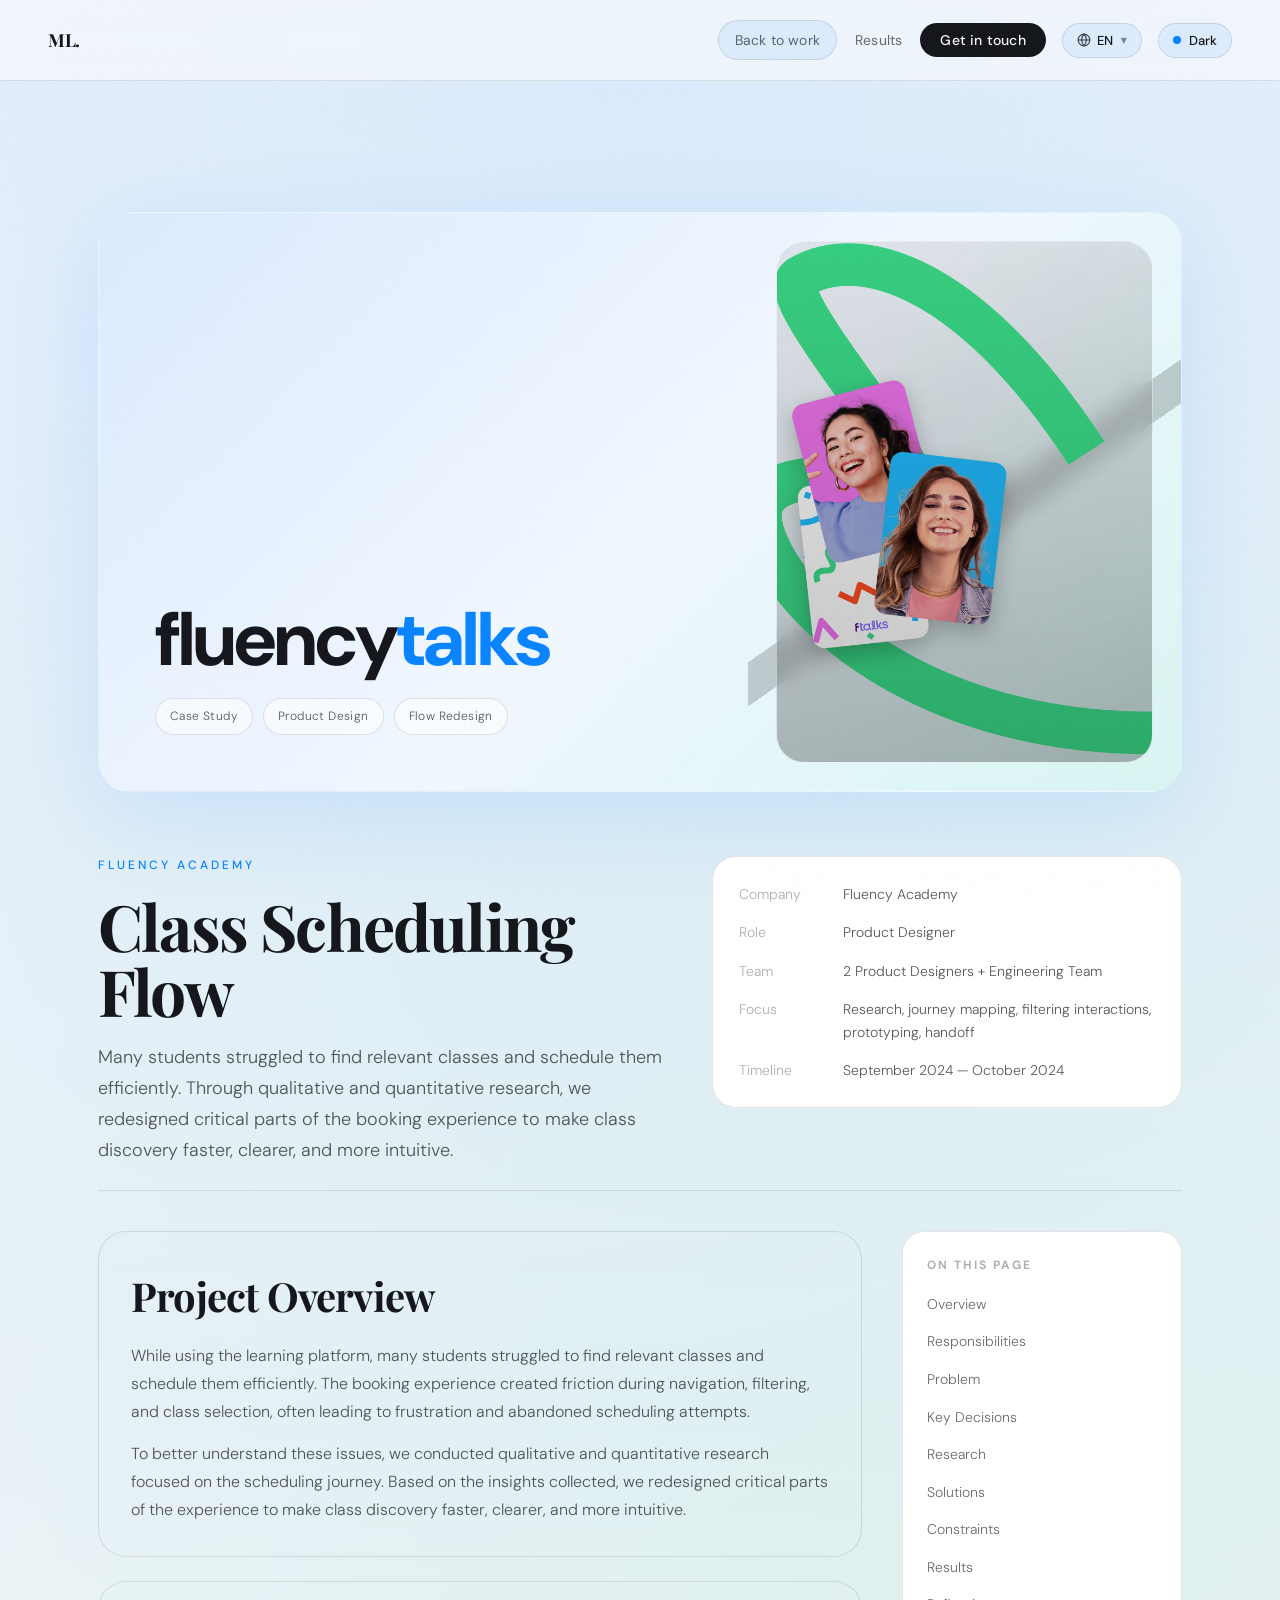
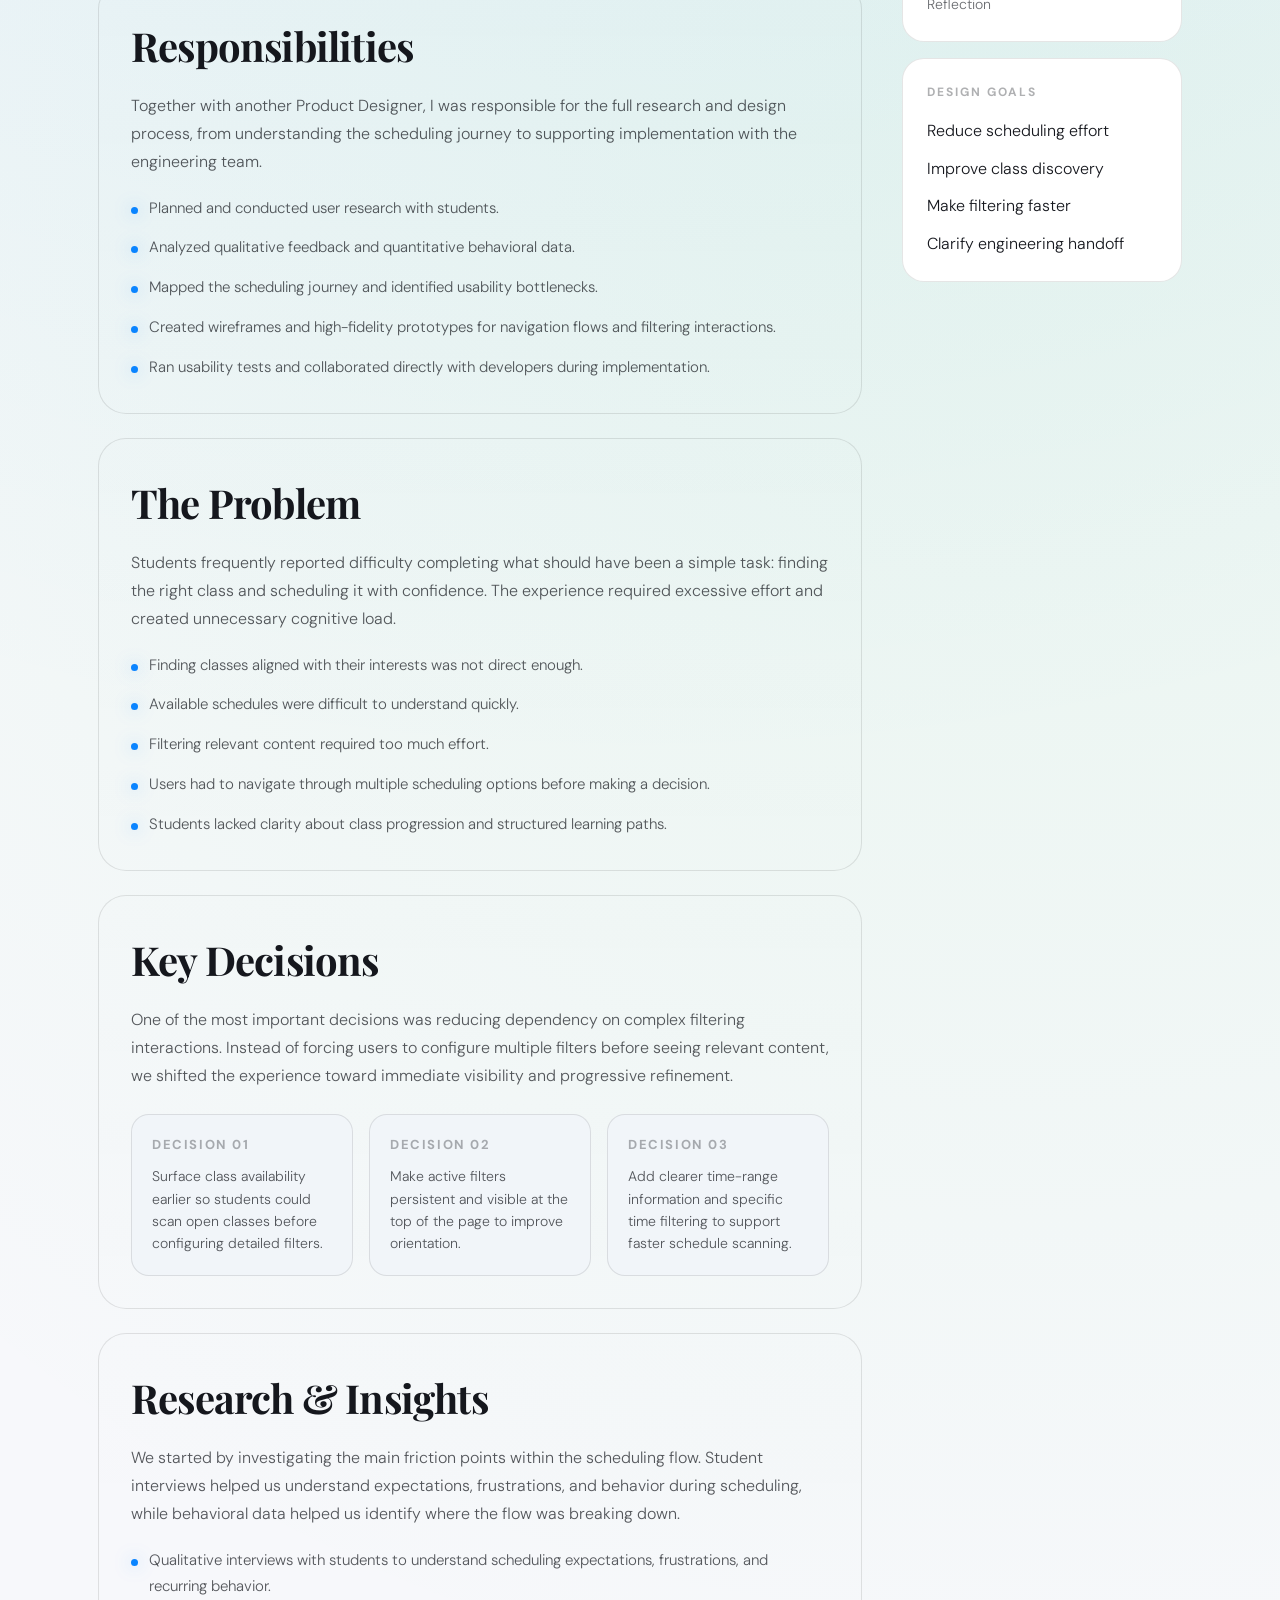
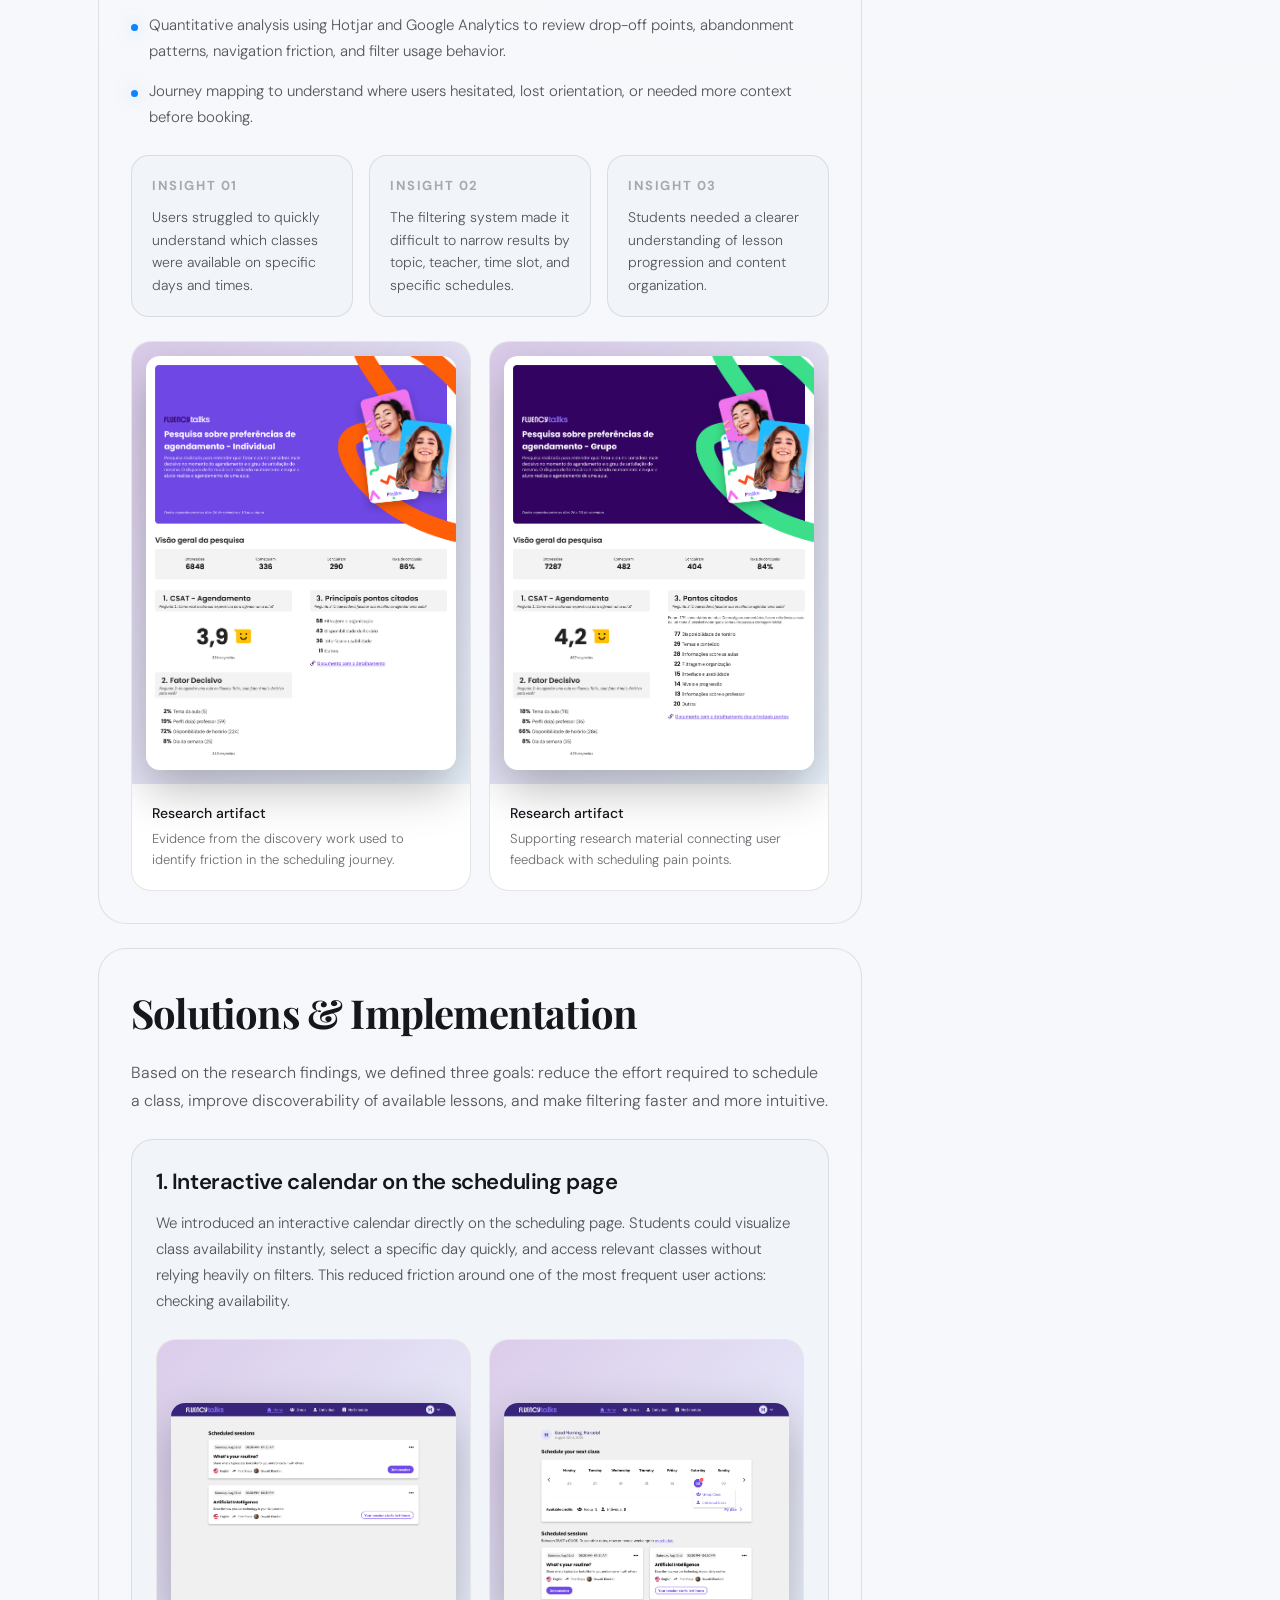
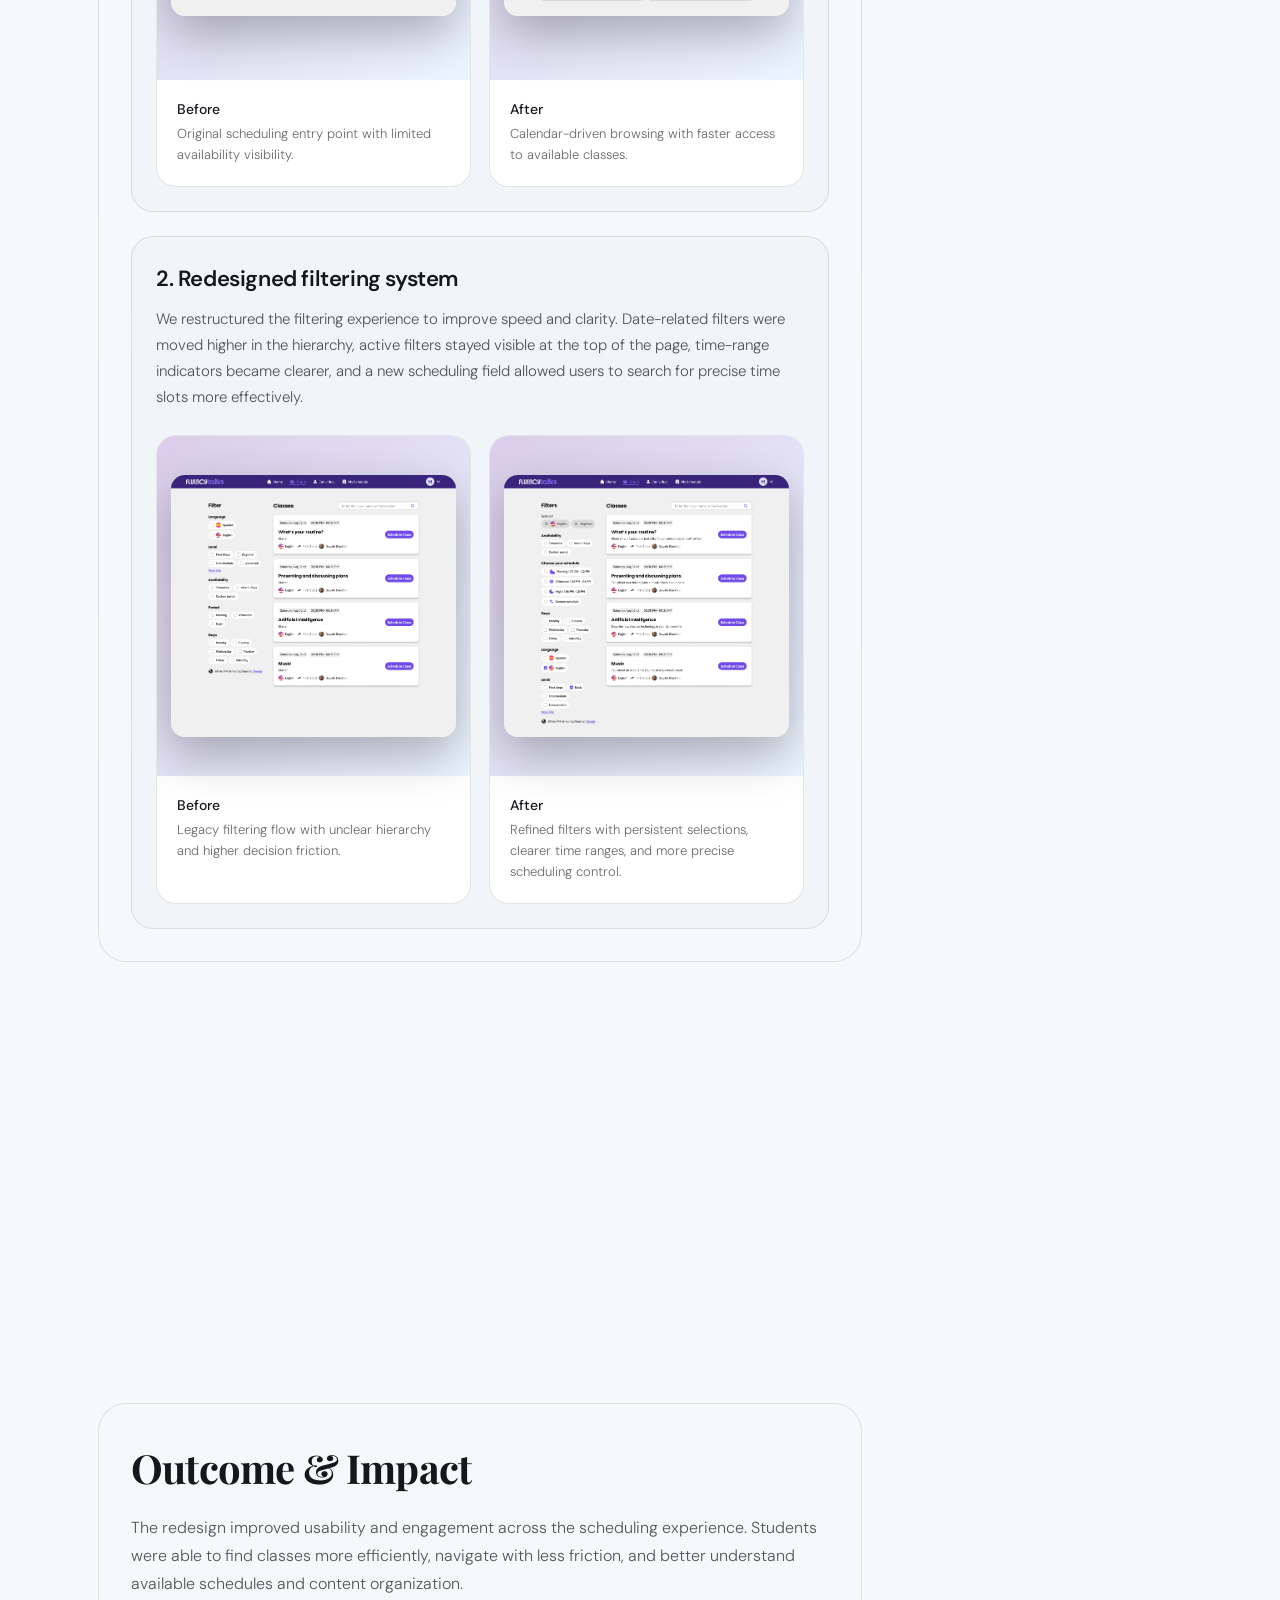
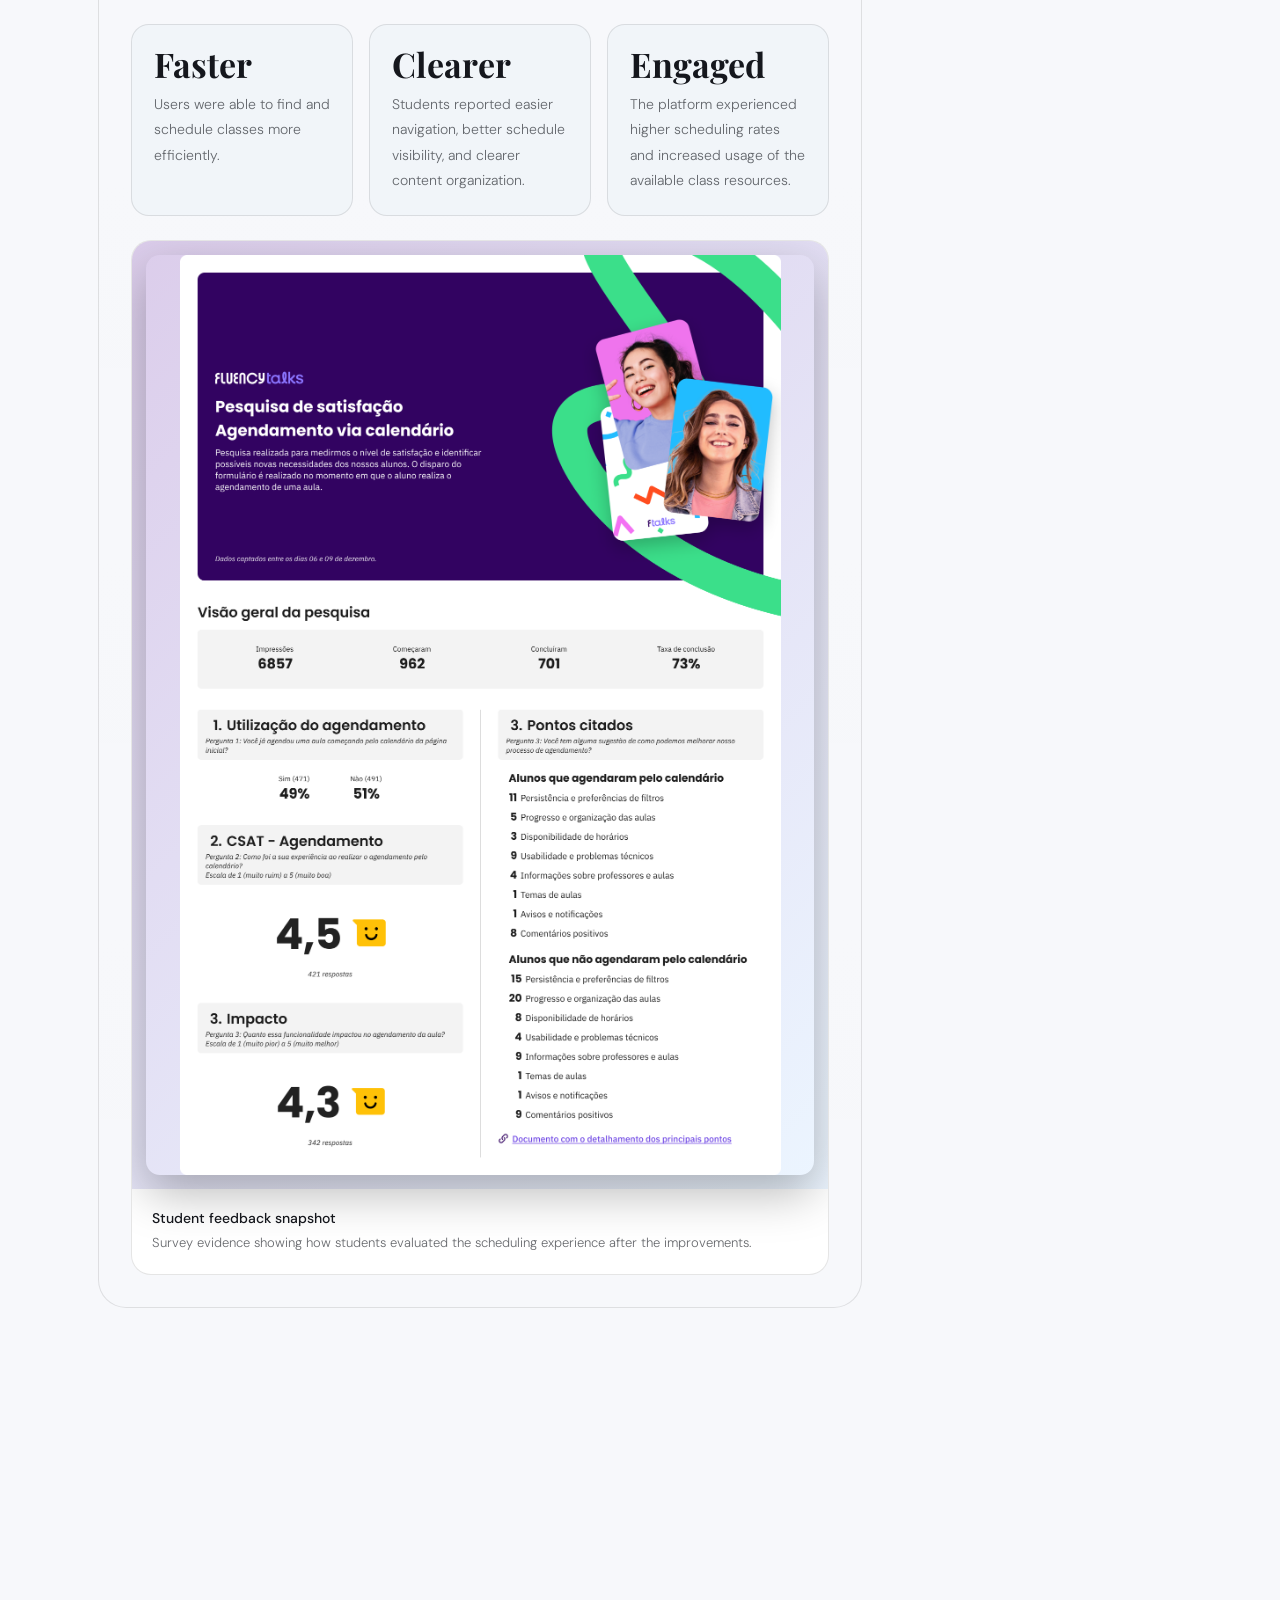
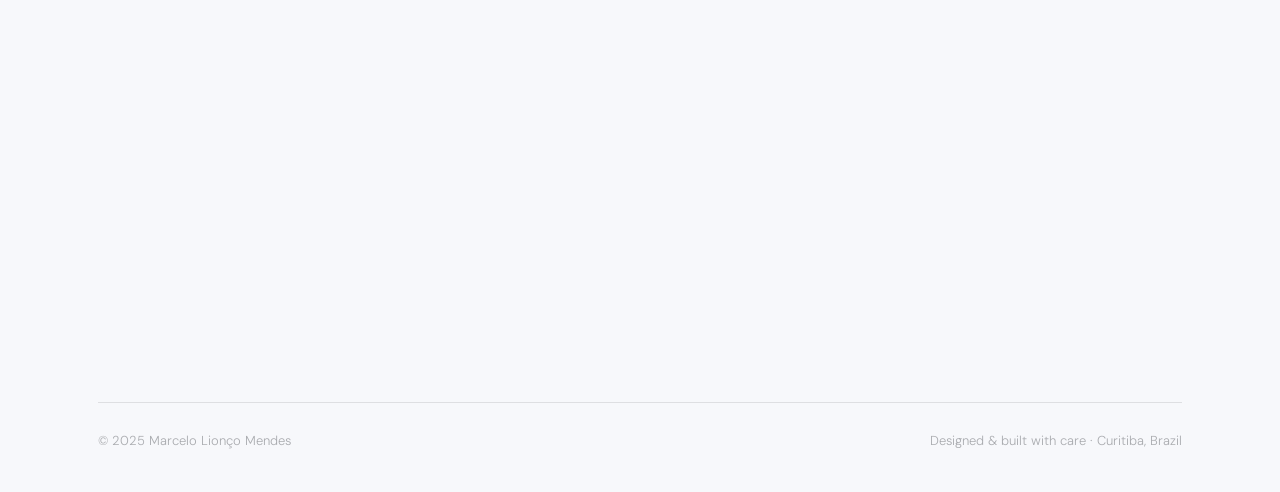
==== commit b29413f6: "Add favicon and apple-touch-icon links" ====
--- a/lesson-scheduling-flow.html
+++ b/lesson-scheduling-flow.html
@@ -4,6 +4,8 @@
   <meta charset="UTF-8" />
   <meta name="viewport" content="width=device-width, initial-scale=1.0" />
   <title>Class Scheduling Flow — Marcelo Lionço Mendes</title>
+  <link rel="icon" type="image/png" href="./assets/favicon.png">
+  <link rel="apple-touch-icon" href="./assets/favicon.png">
   <link rel="preconnect" href="https://fonts.googleapis.com" />
   <link rel="preconnect" href="https://fonts.gstatic.com" crossorigin />
   <link
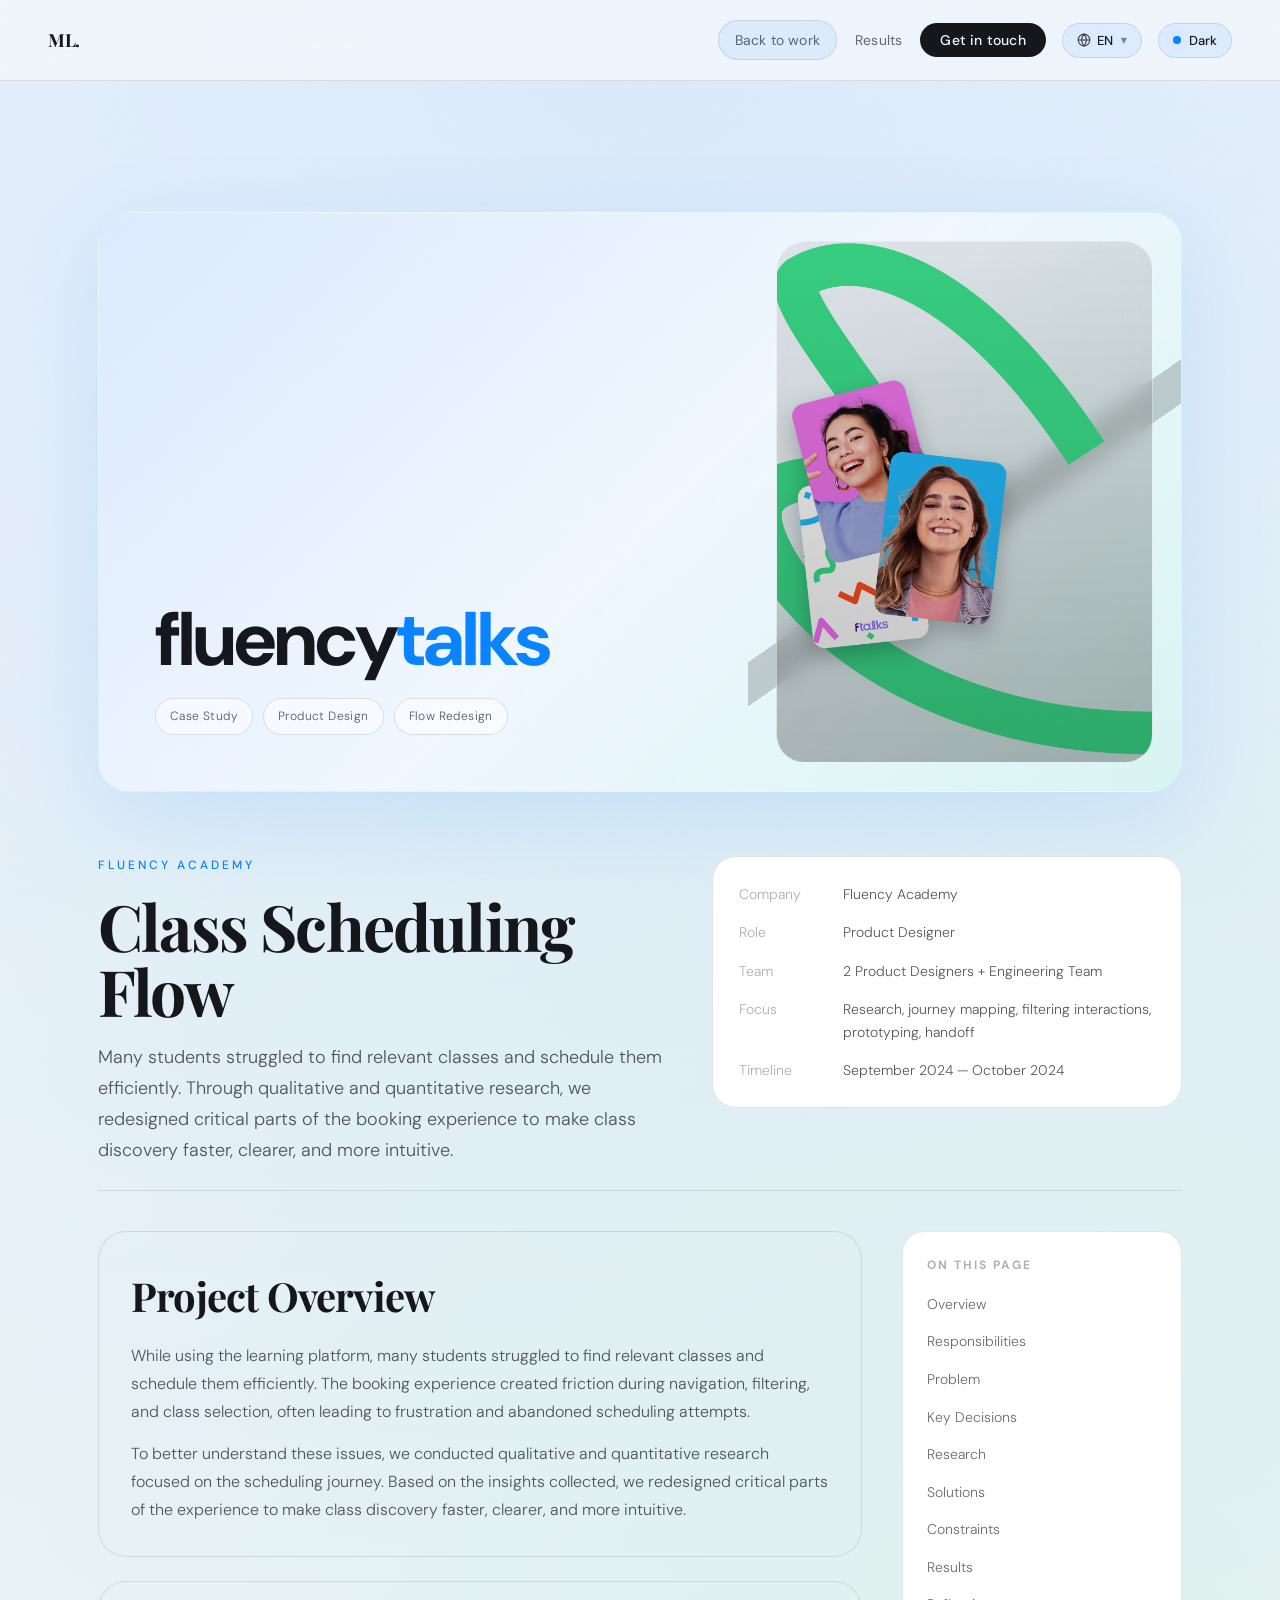
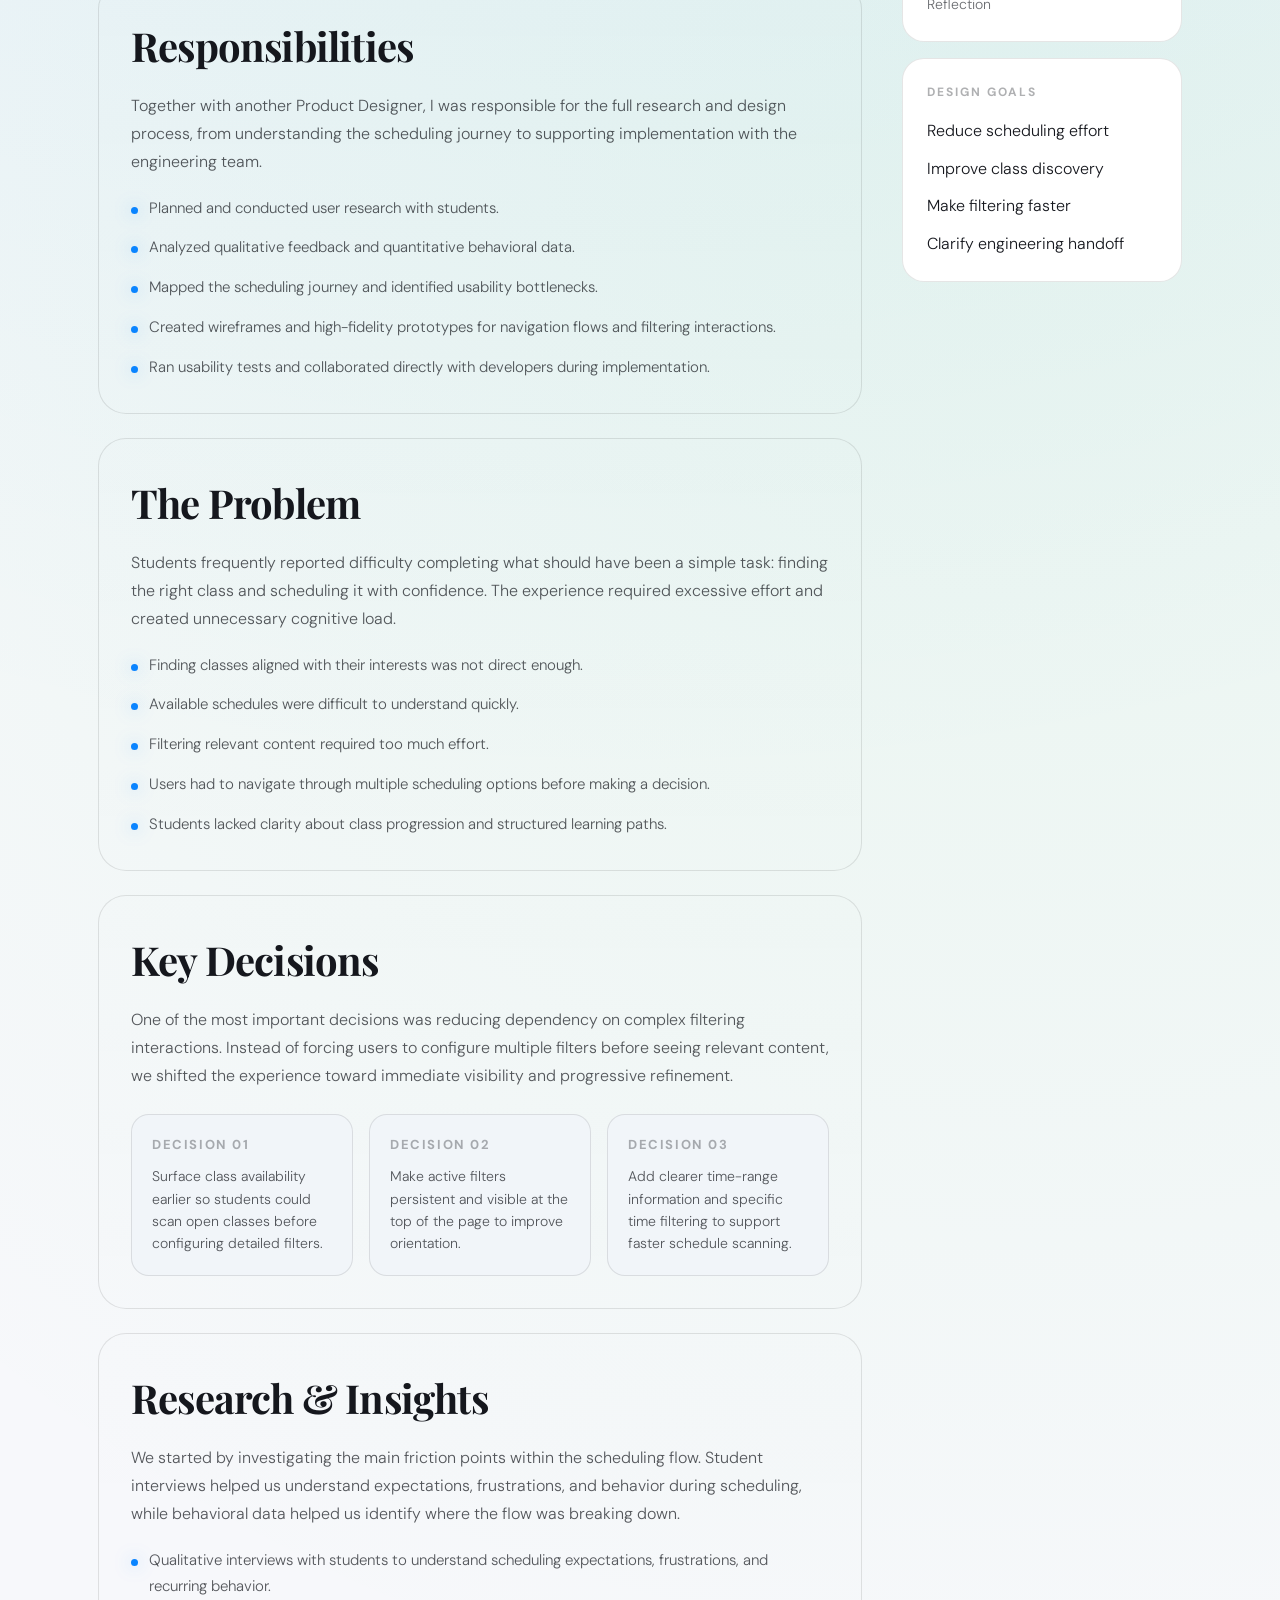
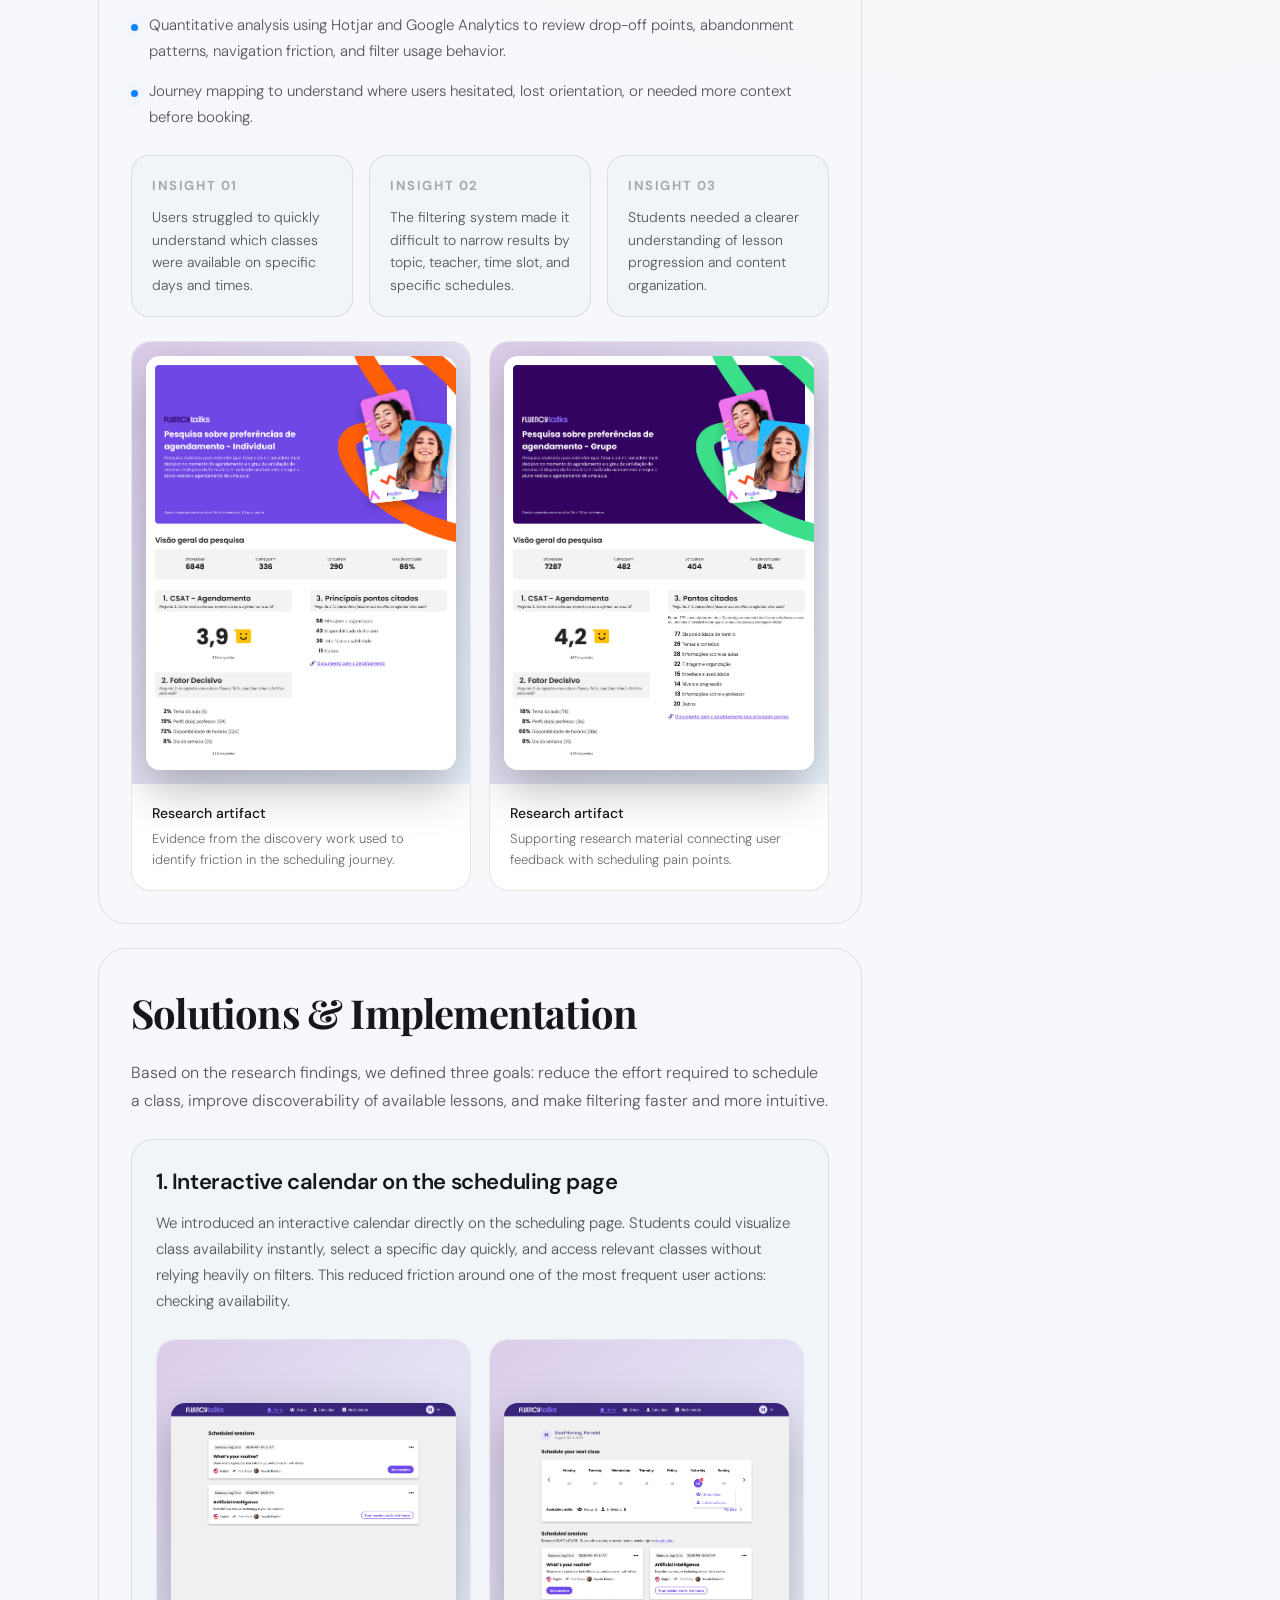
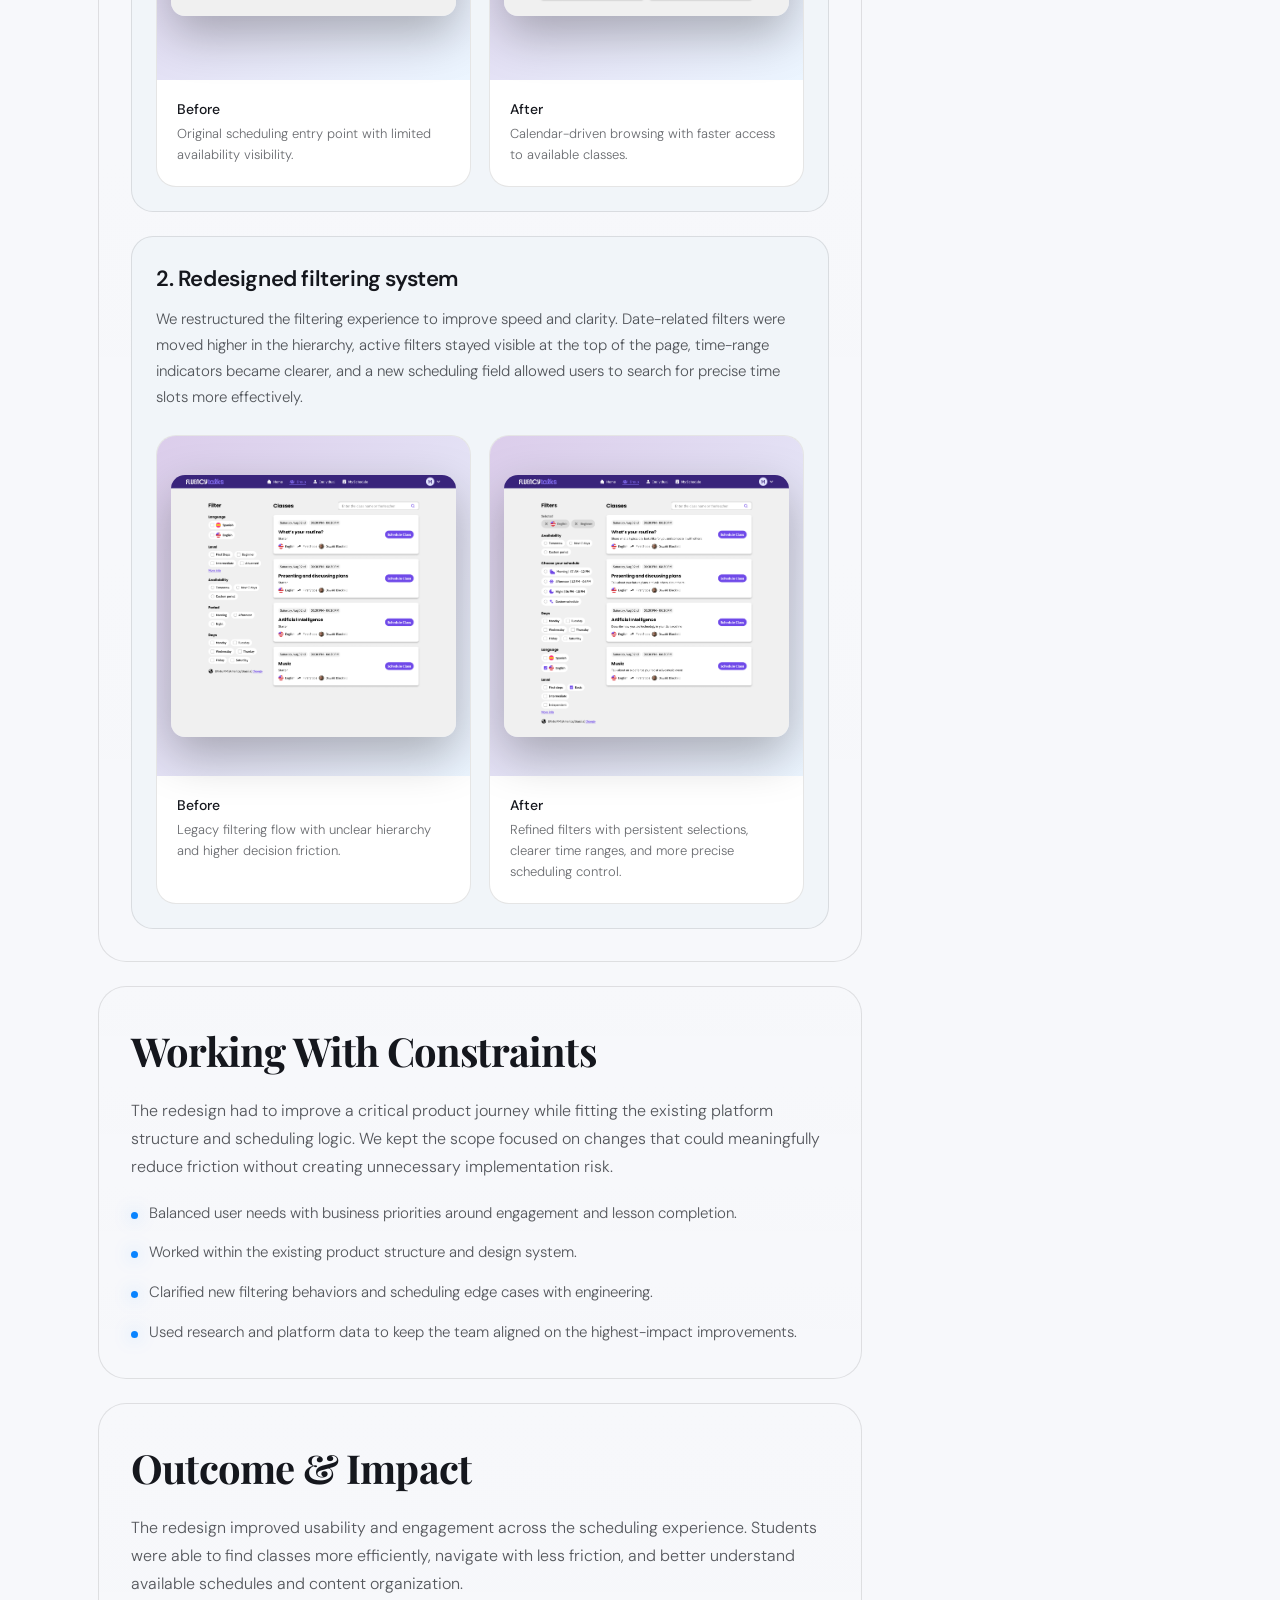
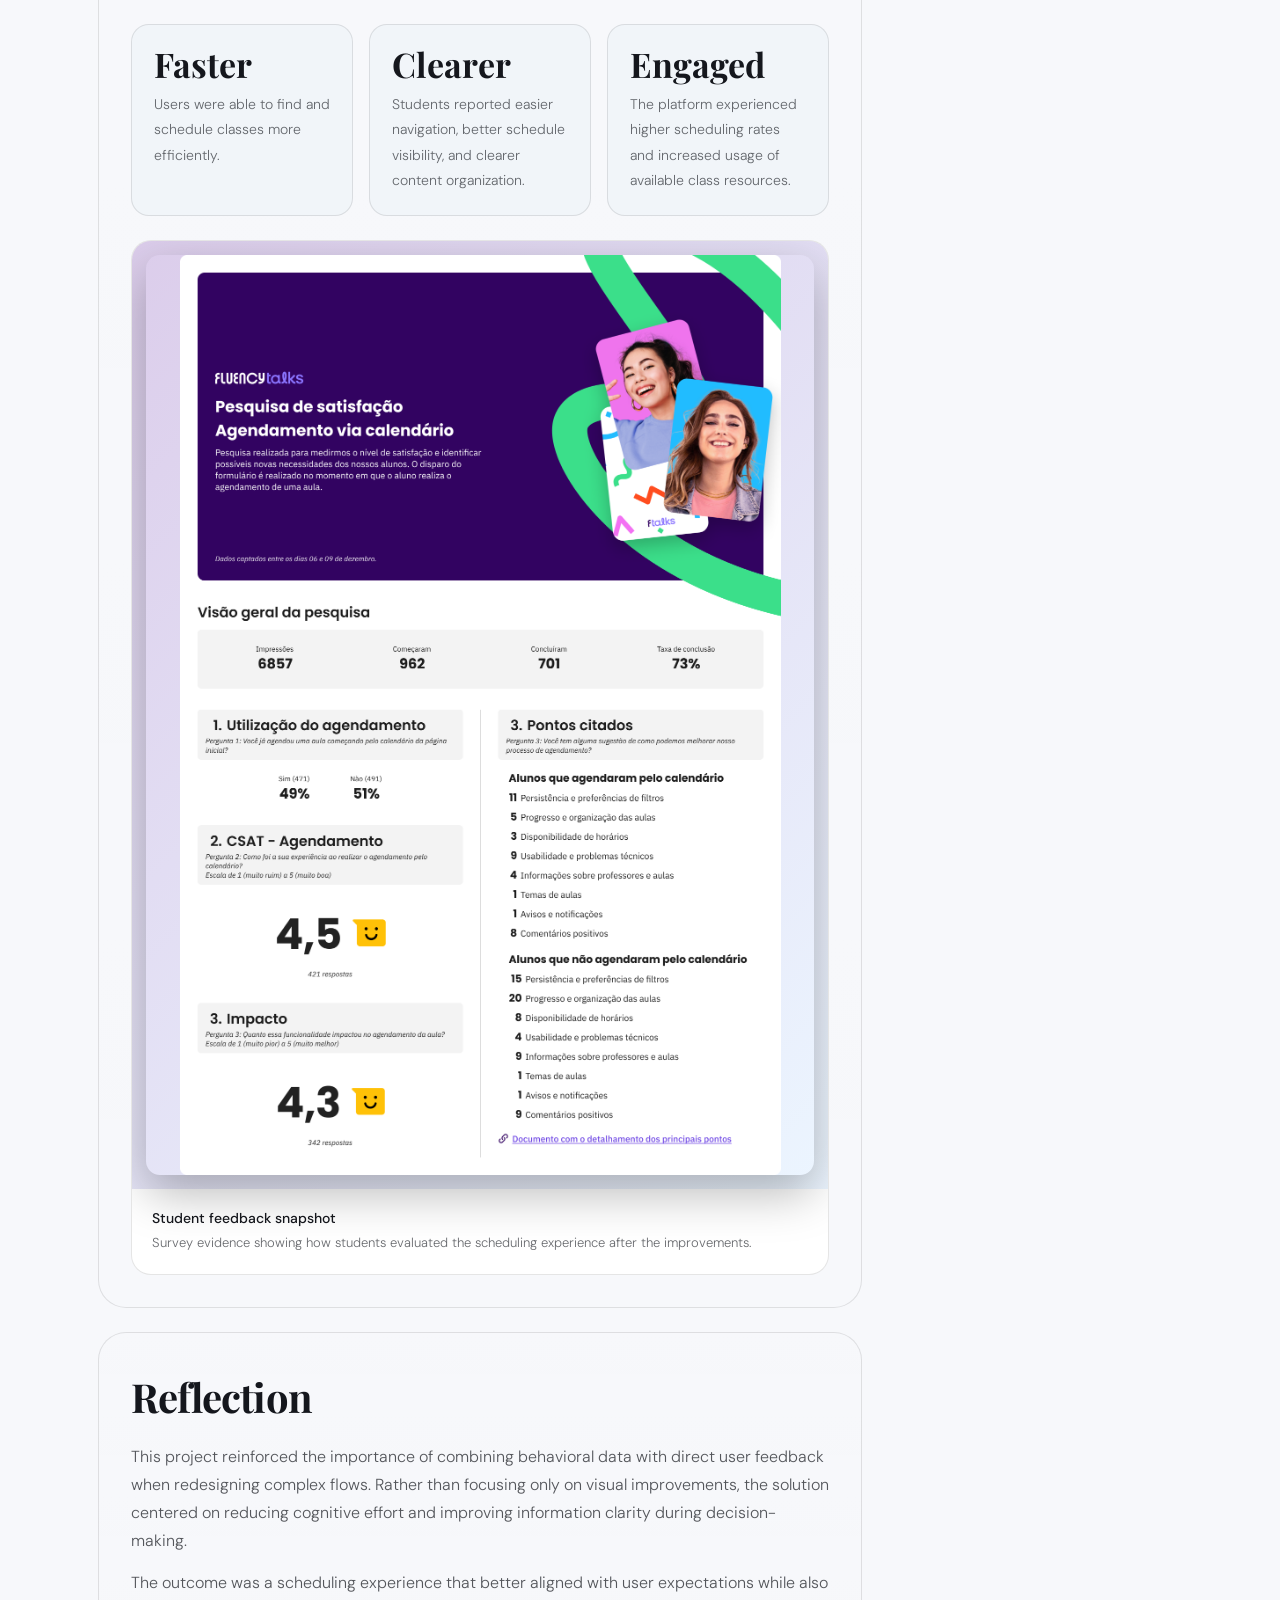
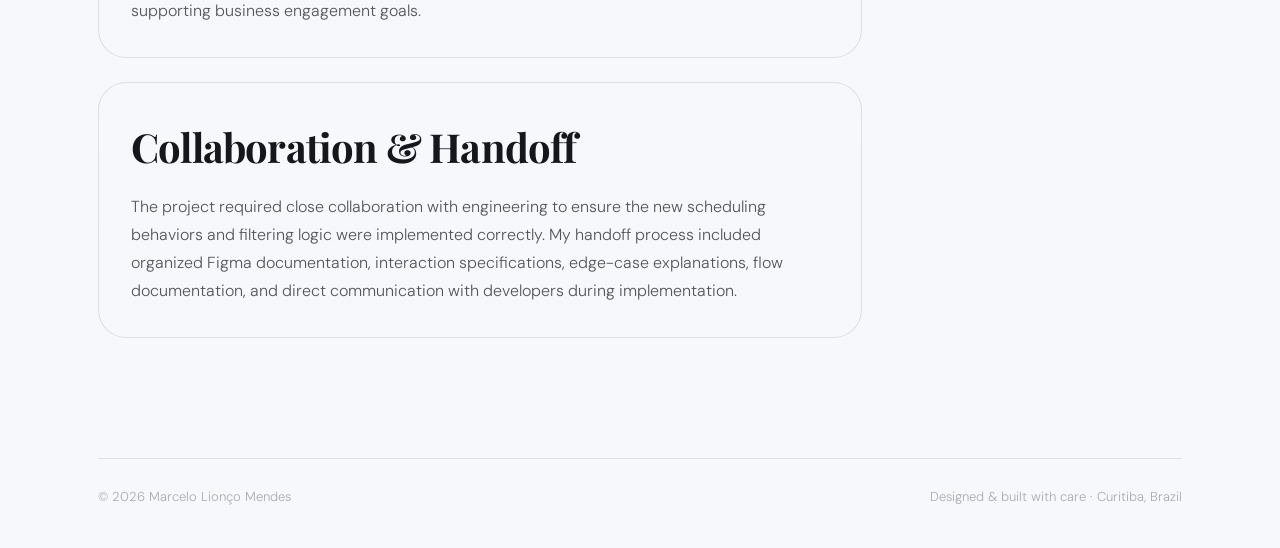
==== commit 7f12895b: "Improve portfolio presentation and accessibility: lesson-scheduling-flow.html" ====
--- a/lesson-scheduling-flow.html
+++ b/lesson-scheduling-flow.html
@@ -2,6 +2,10 @@
 <html lang="en">
 <head>
   <meta charset="UTF-8" />
+  <meta name="description" content="How Marcelo Lionço Mendes helped redesign class discovery and scheduling for Fluency Academy." />
+  <meta property="og:title" content="Fluency Academy — Class Scheduling Flow" />
+  <meta property="og:description" content="How Marcelo Lionço Mendes helped redesign class discovery and scheduling for Fluency Academy." />
+  <meta property="og:type" content="website" />
   <meta name="viewport" content="width=device-width, initial-scale=1.0" />
   <title>Class Scheduling Flow — Marcelo Lionço Mendes</title>
   <link rel="icon" type="image/png" href="./assets/favicon.png">
@@ -1223,12 +1227,28 @@
       font-weight: 500;
       background: var(--accent-glow);
     }
+
+    /* Readable content remains the default if scripts or storage are unavailable. */
+    .reveal { opacity: 1; transform: none; }
+    a:focus-visible, button:focus-visible, input:focus-visible {
+      outline: 3px solid var(--accent); outline-offset: 4px;
+    }
+    @media (prefers-reduced-motion: reduce) {
+      *, *::before, *::after {
+        animation: none !important; transition: none !important;
+        scroll-behavior: auto !important;
+      }
+    }
   </style>
   <script src="translations.js"></script>
   <script>
-    document.documentElement.style.visibility = 'hidden';
+    const safeStorage = {
+      getItem(key) { try { return localStorage.getItem(key); } catch { return null; } },
+      setItem(key, value) { try { localStorage.setItem(key, value); } catch {} }
+    };
+
     (function() {
-      const savedLang = localStorage.getItem("portfolio-lang");
+      const savedLang = safeStorage.getItem("portfolio-lang");
       let lang = "en";
       if (savedLang) {
         lang = savedLang;
@@ -1249,7 +1269,7 @@
       <ul class="nav-links">
         <li><a href="index.html#work" class="nav-back" data-i18n="cs_back_to_work">Back to work</a></li>
         <li><a href="#results" data-i18n="cs_results">Results</a></li>
-        <li><a href="#contact" class="nav-cta" data-i18n="nav_contact">Get in touch</a></li>
+        <li><a href="index.html#contact" class="nav-cta" data-i18n="nav_contact">Get in touch</a></li>
       </ul>
       <div class="lang-selector">
         <button class="lang-toggle-btn" type="button" aria-haspopup="listbox" aria-expanded="false" aria-label="Select language">
@@ -1613,7 +1633,7 @@
 
   <footer class="footer">
     <div class="footer-shell">
-      <span data-i18n="footer_copyright">© 2025 Marcelo Lionço Mendes</span>
+      <span data-i18n="footer_copyright">© 2026 Marcelo Lionço Mendes</span>
       <span data-i18n="footer_built">Designed &amp; built with care · Curitiba, Brazil</span>
     </div>
   </footer>
@@ -1634,12 +1654,12 @@
         </p>
         <div class="image-viewer-actions">
           <div class="image-viewer-zoom" data-i18n-aria-label="cs_viewer_zoom" aria-label="Zoom controls">
-            <button class="image-viewer-zoom-button" type="button" data-zoom-step="-25" data-i18n-aria-label="cs_prev_image" aria-label="Zoom out">-</button>
+            <button class="image-viewer-zoom-button" type="button" data-zoom-step="-25" data-i18n-aria-label="cs_zoom_out" aria-label="Zoom out">-</button>
             <label class="image-viewer-zoom-label" for="imageViewerZoom">
               <span data-i18n="cs_viewer_zoom">Zoom</span> <span id="imageViewerZoomValue">Fit</span>
             </label>
             <input id="imageViewerZoom" type="range" min="100" max="300" step="25" value="100" data-i18n-aria-label="cs_viewer_zoom" aria-label="Zoom level" />
-            <button class="image-viewer-zoom-button" type="button" data-zoom-step="25" data-i18n-aria-label="cs_next_image" aria-label="Zoom in">+</button>
+            <button class="image-viewer-zoom-button" type="button" data-zoom-step="25" data-i18n-aria-label="cs_zoom_in" aria-label="Zoom in">+</button>
           </div>
           <button class="image-viewer-close" type="button" data-i18n="cs_viewer_close">Close</button>
         </div>
@@ -1665,6 +1685,7 @@
     const minZoomLevel = Number(imageViewerZoomInput.min) / 100;
     const maxZoomLevel = Number(imageViewerZoomInput.max) / 100;
     let lastFocusedImageTrigger = null;
+    let backgroundInertState = [];
     let currentImageIndex = 0;
     let selectedZoomLevel = defaultZoomLevel;
     let currentZoomLevel = minZoomLevel;
@@ -1680,7 +1701,7 @@
     // Theme logic
     const themeToggle = document.querySelector(".theme-toggle");
     const themeToggleText = document.querySelector(".theme-toggle-text");
-    const savedTheme = localStorage.getItem("portfolio-theme");
+    const savedTheme = safeStorage.getItem("portfolio-theme");
     const initialTheme = savedTheme || "light";
 
     function applyTheme(theme) {
@@ -1690,10 +1711,10 @@
       
       const currentLang = getActiveLanguage();
       const themeKey = theme === "light" ? "theme_dark" : "theme_light";
-      const dict = translations[currentLang] || translations.en;
+      const dict = (window.translations || {})[currentLang] || (window.translations || {}).en || {};
       themeToggleText.textContent = dict[themeKey] || (theme === "light" ? "Dark" : "Light");
       
-      localStorage.setItem("portfolio-theme", theme);
+      safeStorage.setItem("portfolio-theme", theme);
     }
 
     applyTheme(initialTheme);
@@ -1704,7 +1725,7 @@
 
     // Translation logic
     function getActiveLanguage() {
-      const savedLang = localStorage.getItem("portfolio-lang");
+      const savedLang = safeStorage.getItem("portfolio-lang");
       if (savedLang) return savedLang;
       
       const browserLang = navigator.language || navigator.userLanguage || "en";
@@ -1719,7 +1740,7 @@
     }
 
     function translatePage(lang) {
-      const dictionary = translations[lang] || translations.en;
+      const dictionary = (window.translations || {})[lang] || (window.translations || {}).en || {};
       
       // Update document language attribute
       document.documentElement.lang = lang === "pt-br" ? "pt-BR" : lang;
@@ -1799,7 +1820,7 @@
       btn.addEventListener("click", (e) => {
         e.stopPropagation();
         const selectedLang = btn.getAttribute("data-lang");
-        localStorage.setItem("portfolio-lang", selectedLang);
+        safeStorage.setItem("portfolio-lang", selectedLang);
         translatePage(selectedLang);
         closeLangDropdown();
       });
@@ -1822,7 +1843,7 @@
     // Initialize translations and display page
     const activeLang = getActiveLanguage();
     translatePage(activeLang);
-    document.documentElement.style.visibility = 'visible';
+
 
     // Reveals observer
     const reveals = document.querySelectorAll(".reveal");
@@ -1909,7 +1930,7 @@
       imageViewerImg.alt = image.alt;
       
       const captionKey = trigger.getAttribute("data-i18n-caption");
-      const dictionary = translations[getActiveLanguage()] || translations.en;
+      const dictionary = (window.translations || {})[getActiveLanguage()] || (window.translations || {}).en || {};
       imageViewerCaptionText.textContent = dictionary[captionKey] || trigger.dataset.caption || image.alt;
       
       let ofText = "of";
@@ -1928,7 +1949,11 @@
       imageViewer.classList.add("is-open");
       imageViewer.setAttribute("aria-hidden", "false");
       document.body.style.overflow = "hidden";
-      imageViewerNext.focus();
+      backgroundInertState = Array.from(document.body.children)
+        .filter(element => element !== imageViewer && element.tagName !== 'SCRIPT')
+        .map(element => [element, element.inert]);
+      backgroundInertState.forEach(([element]) => { element.inert = true; });
+      imageViewerClose.focus();
     }
 
     function closeImageViewer() {
@@ -1940,6 +1965,8 @@
       setImageViewerZoom(false);
       document.body.style.overflow = "";
 
+      backgroundInertState.forEach(([element, wasInert]) => { element.inert = wasInert; });
+      backgroundInertState = [];
       if (lastFocusedImageTrigger) {
         lastFocusedImageTrigger.focus();
       }
@@ -2076,7 +2103,17 @@
         return;
       }
 
-      if (event.key === "Escape") {
+      if (event.key === "Tab") {
+        const controls = Array.from(imageViewer.querySelectorAll('button, input, [tabindex="0"]'))
+          .filter(element => !element.disabled && element.getClientRects().length);
+        const first = controls[0], last = controls[controls.length - 1];
+        if (event.shiftKey && document.activeElement === first) {
+          event.preventDefault(); last.focus();
+        } else if (!event.shiftKey && document.activeElement === last) {
+          event.preventDefault(); first.focus();
+        }
+      } else if (event.key === "Escape") {
+        event.preventDefault();
         closeImageViewer();
       } else if (event.key === "ArrowLeft") {
         showPreviousImage();
@@ -2087,3 +2124,4 @@
   </script>
 </body>
 </html>
+
